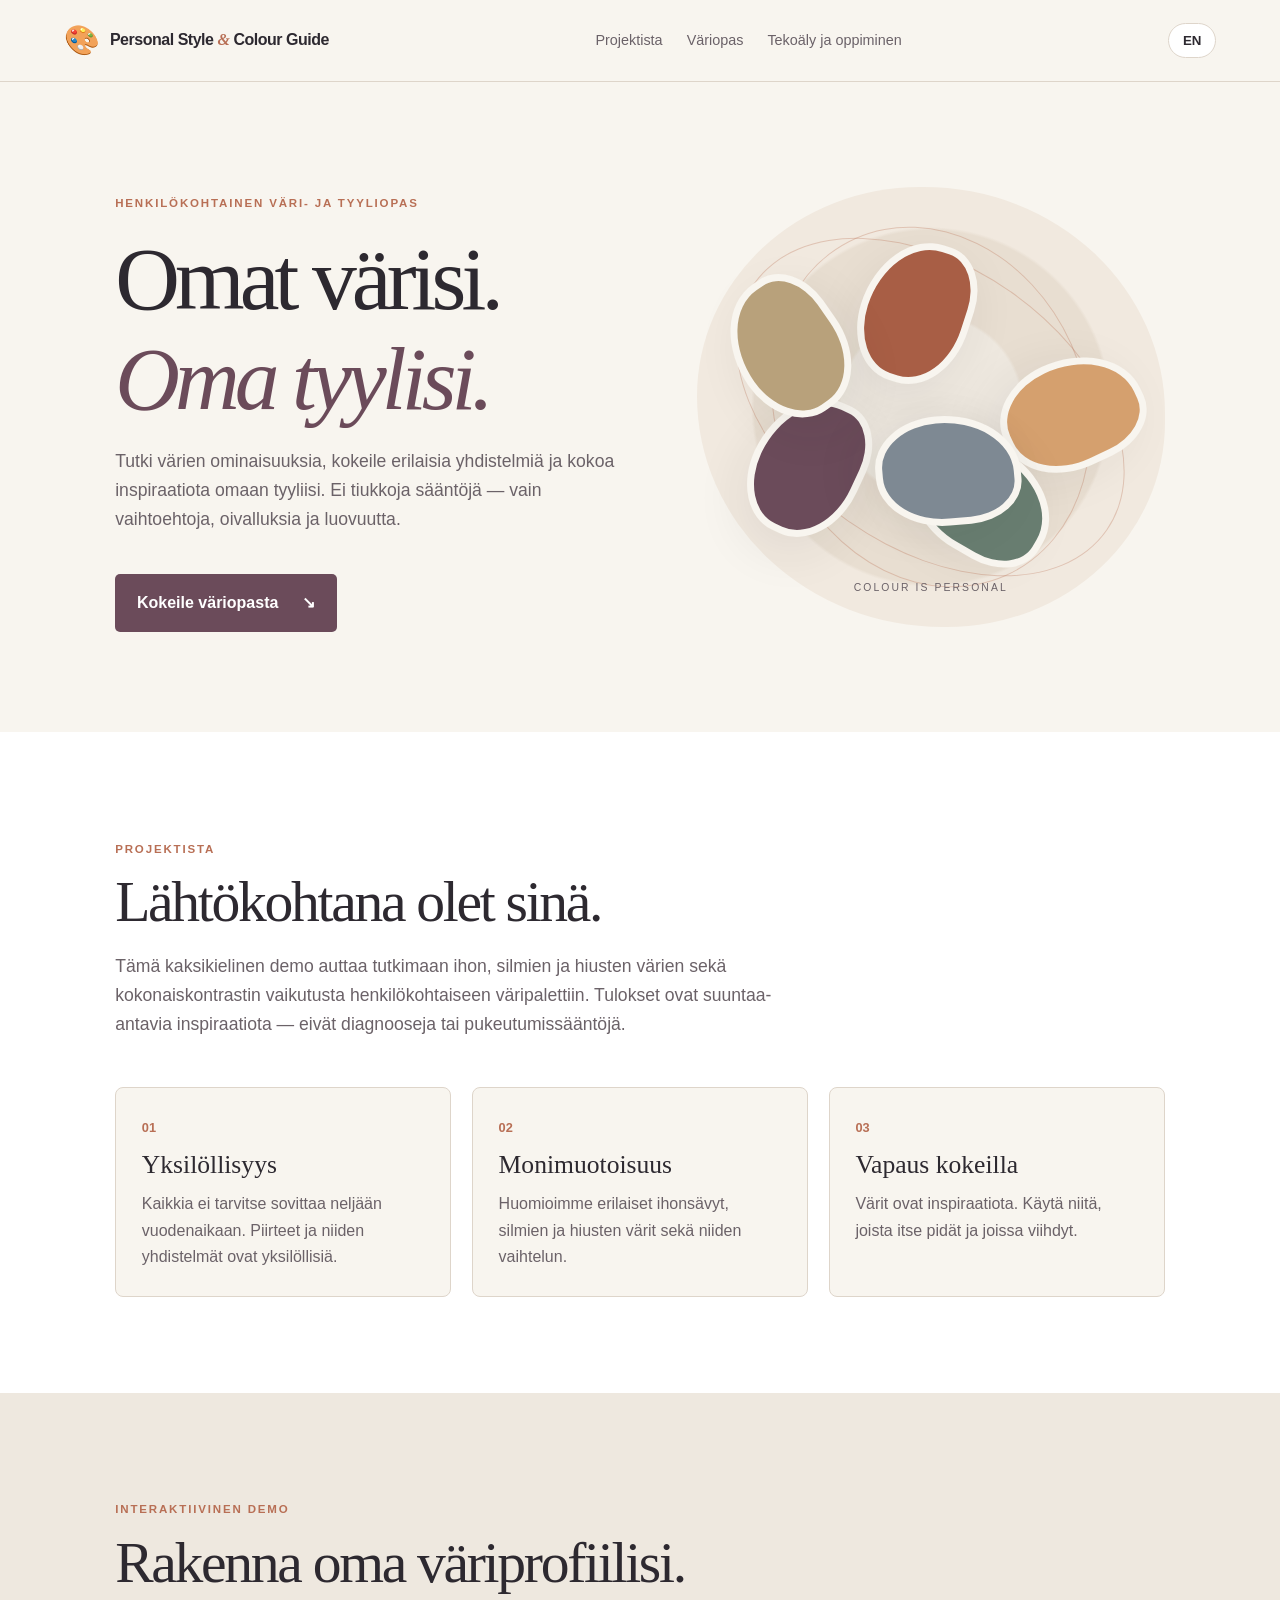
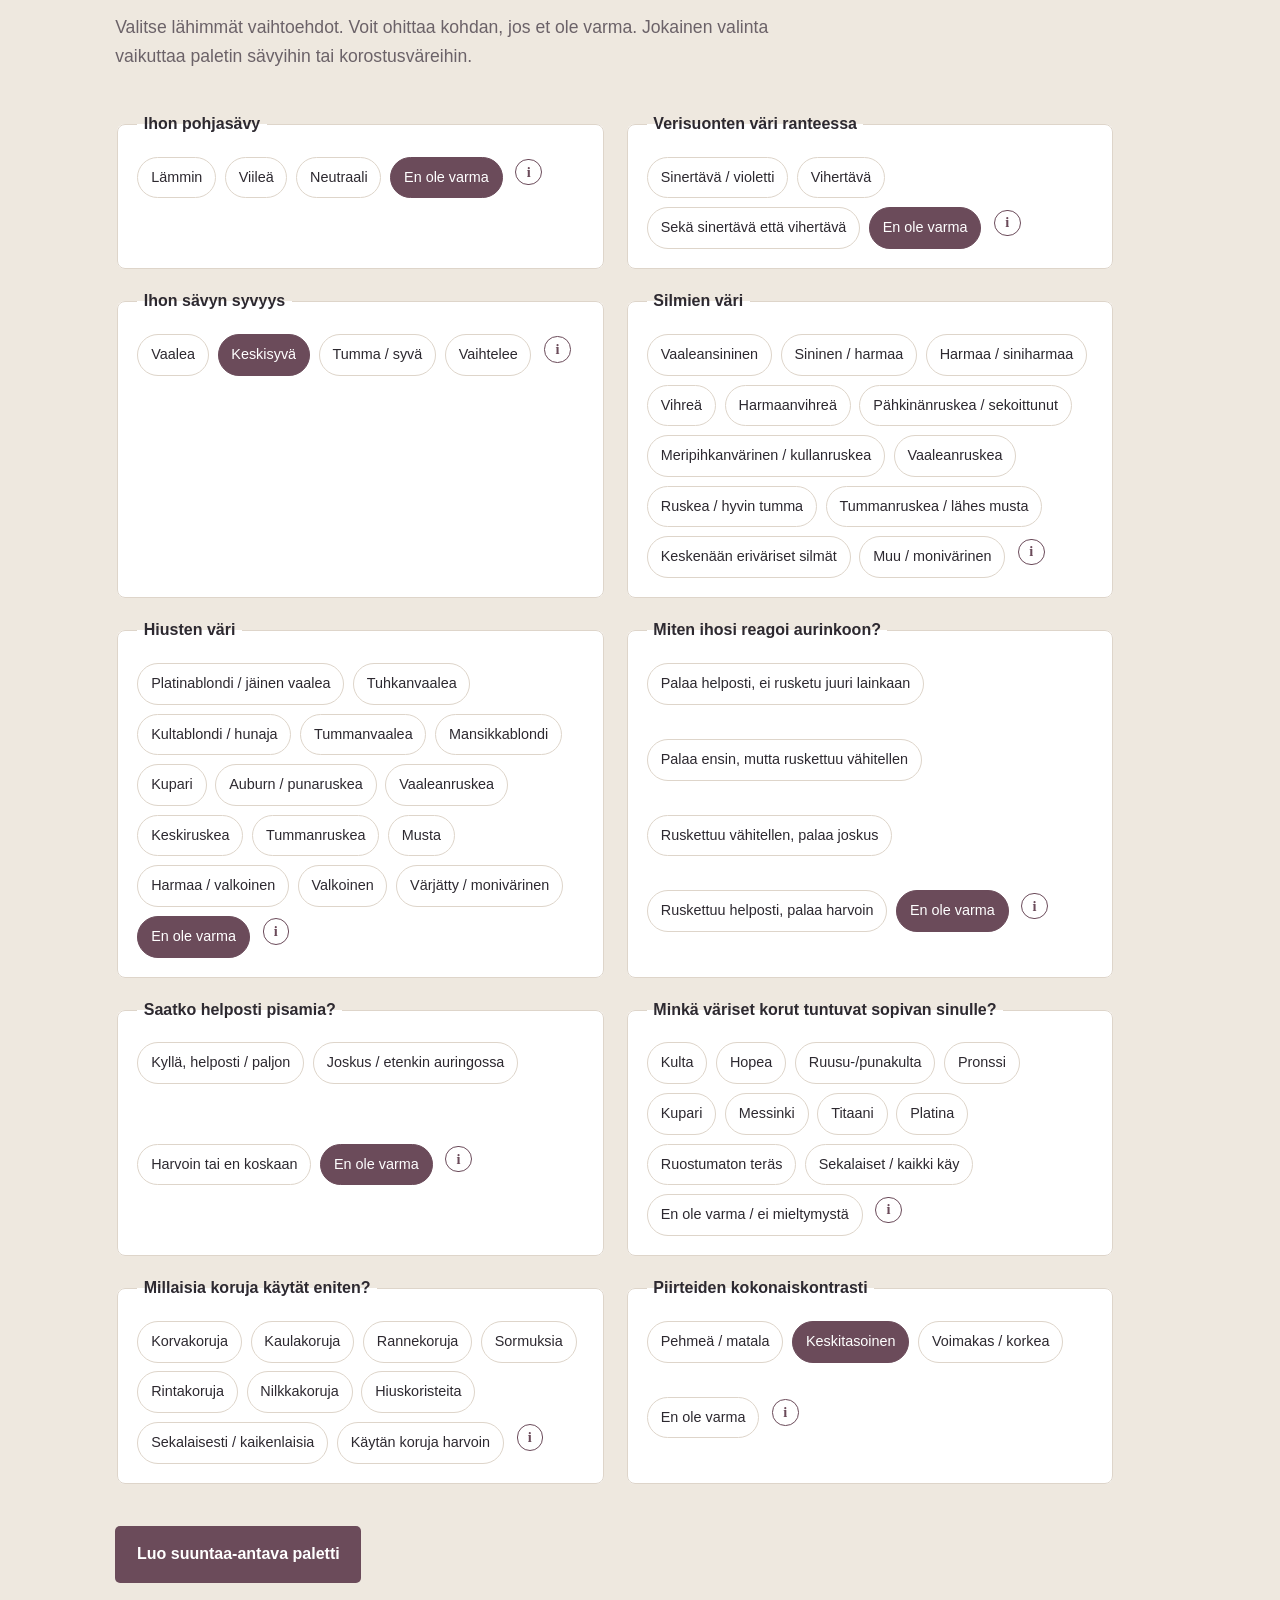
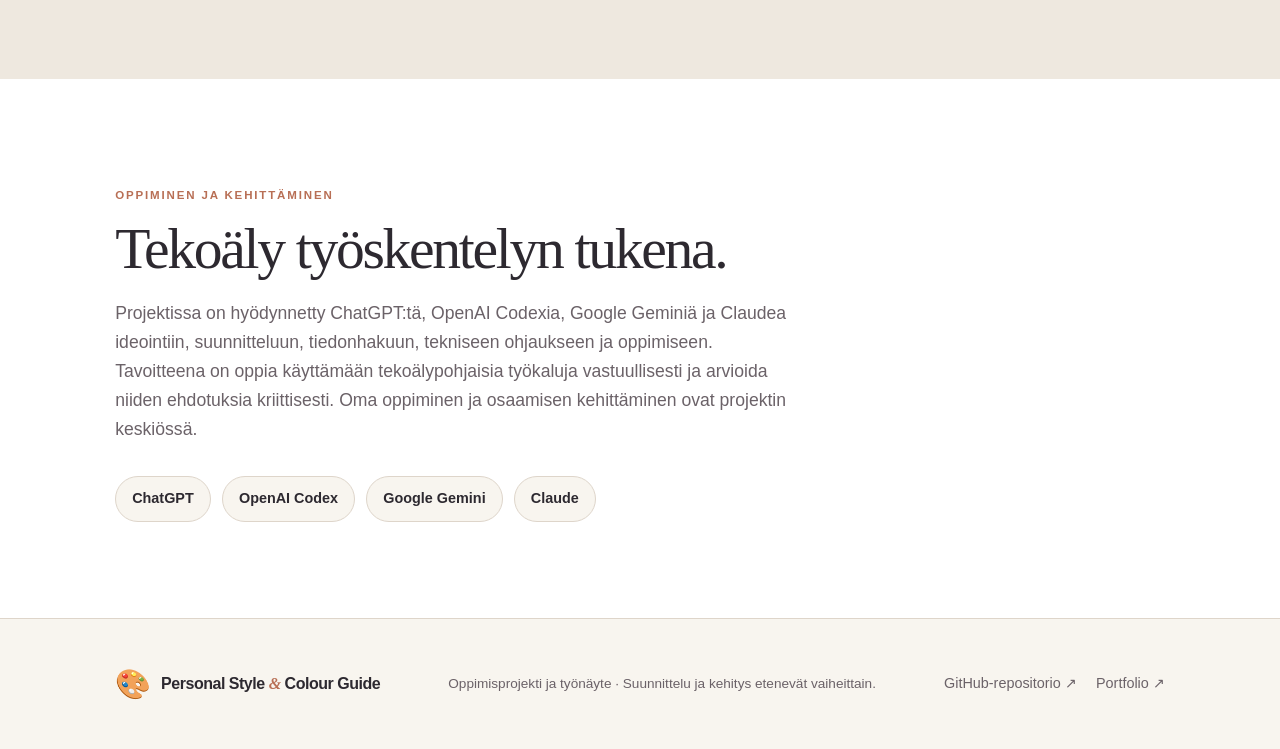
==== index.html @ 58eca312 "Add multi-select jewellery metal and type options" ====
<!doctype html>
<html lang="fi">
<head>
  <meta charset="utf-8">
  <meta name="viewport" content="width=device-width, initial-scale=1">
  <link rel="icon" href="data:image/svg+xml,%3Csvg xmlns=%22http://www.w3.org/2000/svg%22 viewBox=%220 0 100 100%22%3E%3Ctext y=%22.9em%22 font-size=%2290%22%3E🎨%3C/text%3E%3C/svg%3E">
  <meta name="description" content="Personal Style & Colour Guide — tutki omaa värimaailmaasi ja rakenna henkilökohtainen väripaletti.">
  <meta name="theme-color" content="#2d2930">
  <title>Personal Style & Colour Guide</title>
  <link rel="stylesheet" href="style.css">
  <script src="script.js" defer></script>
</head>
<body>
  <a class="skip-link" href="#main">Siirry sisältöön</a>
  <header class="site-header">
    <a class="brand" href="#top" aria-label="Personal Style & Colour Guide">
      <span class="brand-mark" aria-hidden="true">🎨</span>
      <span>Personal Style <i>&</i> Colour Guide</span>
    </a>
    <nav aria-label="Päänavigaatio">
      <a href="#about" data-i18n="navAbout">Projektista</a>
      <a href="#guide" data-i18n="navGuide">Väriopas</a>
      <a href="#ai" data-i18n="navAI">Tekoäly ja oppiminen</a>
    </nav>
    <button class="language-toggle" id="language-toggle" type="button" aria-label="Switch language">EN</button>
  </header>

  <main id="main">
    <section class="hero" id="top">
      <div class="hero-copy">
        <p class="eyebrow" data-i18n="eyebrow">Henkilökohtainen väri- ja tyyliopas</p>
        <h1 data-i18n="heroTitle">Omat värisi.<br><em>Oma tyylisi.</em></h1>
        <p class="hero-lead" data-i18n="heroLead">Tutki värien ominaisuuksia, kokeile erilaisia yhdistelmiä ja kokoa inspiraatiota omaan tyyliisi. Ei tiukkoja sääntöjä — vain vaihtoehtoja, oivalluksia ja luovuutta.</p>
        <a class="button button-primary" href="#guide" data-i18n="heroCta">Kokeile väriopasta <span aria-hidden="true">↘</span></a>
      </div>
      <div class="hero-art" aria-label="Koristeellinen väripaletti">
        <div class="orbit orbit-one"></div><div class="orbit orbit-two"></div>
        <div class="swatch swatch-a"></div><div class="swatch swatch-b"></div>
        <div class="swatch swatch-c"></div><div class="swatch swatch-d"></div>
        <div class="swatch swatch-e"></div><div class="swatch swatch-f"></div>
        <span class="art-caption">COLOUR IS PERSONAL</span>
      </div>
    </section>

    <section class="intro section" id="about">
      <p class="eyebrow" data-i18n="aboutEyebrow">Projektista</p>
      <h2 data-i18n="aboutTitle">Lähtökohtana olet sinä.</h2>
      <p class="section-lead" data-i18n="aboutText">Tämä kaksikielinen demo auttaa tutkimaan ihon, silmien ja hiusten värien sekä kokonaiskontrastin vaikutusta henkilökohtaiseen väripalettiin. Tulokset ovat suuntaa-antavia inspiraatiota — eivät diagnooseja tai pukeutumissääntöjä.</p>
      <div class="principles">
        <article><span>01</span><h3 data-i18n="principle1Title">Yksilöllisyys</h3><p data-i18n="principle1Text">Kaikkia ei tarvitse sovittaa neljään vuodenaikaan. Piirteet ja niiden yhdistelmät ovat yksilöllisiä.</p></article>
        <article><span>02</span><h3 data-i18n="principle2Title">Monimuotoisuus</h3><p data-i18n="principle2Text">Huomioimme erilaiset ihonsävyt, silmien ja hiusten värit sekä niiden vaihtelun.</p></article>
        <article><span>03</span><h3 data-i18n="principle3Title">Vapaus kokeilla</h3><p data-i18n="principle3Text">Värit ovat inspiraatiota. Käytä niitä, joista itse pidät ja joissa viihdyt.</p></article>
      </div>
    </section>

    <section class="guide section" id="guide">
      <div class="section-heading">
        <p class="eyebrow" data-i18n="guideEyebrow">Interaktiivinen demo</p>
        <h2 data-i18n="guideTitle">Rakenna oma väriprofiilisi.</h2>
        <p class="section-lead" data-i18n="guideText">Valitse lähimmät vaihtoehdot. Voit ohittaa kohdan, jos et ole varma. Demo kokoaa valintojesi pohjalta yleisiä värivinkkejä.</p>
      </div>
      <form id="colour-form" class="colour-form">
        <fieldset>
          <legend data-i18n="skinLegend">Ihon pohjasävy</legend>
          <label><input type="radio" name="undertone" value="warm"><span data-i18n="warm">Lämmin</span></label>
          <label><input type="radio" name="undertone" value="cool"><span data-i18n="cool">Viileä</span></label>
          <label><input type="radio" name="undertone" value="neutral"><span data-i18n="neutral">Neutraali</span></label>
          <label><input type="radio" name="undertone" value="unsure" checked><span data-i18n="unsure">En ole varma</span></label>
        </fieldset>
        <fieldset>
          <legend data-i18n="veinsLegend">Verisuonten väri ranteessa</legend>
          <label><input type="radio" name="veins" value="blue"><span data-i18n="veinsBlue">Sinertävä / violetti</span></label>
          <label><input type="radio" name="veins" value="green"><span data-i18n="veinsGreen">Vihertävä</span></label>
          <label><input type="radio" name="veins" value="mixed"><span data-i18n="veinsMixed">Sekä sinertävä että vihertävä</span></label>
          <label><input type="radio" name="veins" value="unsure" checked><span data-i18n="unsure">En ole varma</span></label>
        </fieldset>
        <fieldset>
          <legend data-i18n="depthLegend">Ihon sävyn syvyys</legend>
          <label><input type="radio" name="depth" value="light"><span data-i18n="light">Vaalea</span></label>
          <label><input type="radio" name="depth" value="medium" checked><span data-i18n="medium">Keskisyvä</span></label>
          <label><input type="radio" name="depth" value="deep"><span data-i18n="deep">Tumma / syvä</span></label>
          <label><input type="radio" name="depth" value="varied"><span data-i18n="varied">Vaihtelee</span></label>
        </fieldset>
        <fieldset>
          <legend data-i18n="eyesLegend">Silmien väri</legend>
          <label><input type="radio" name="eyes" value="lightblue"><span data-i18n="lightblue">Vaaleansininen</span></label>
          <label><input type="radio" name="eyes" value="blue"><span data-i18n="blue">Sininen</span></label>
          <label><input type="radio" name="eyes" value="grey"><span data-i18n="eyeGrey">Harmaa / siniharmaa</span></label>
          <label><input type="radio" name="eyes" value="green"><span data-i18n="green">Vihreä</span></label>
          <label><input type="radio" name="eyes" value="greyGreen"><span data-i18n="greyGreen">Harmaanvihreä</span></label>
          <label><input type="radio" name="eyes" value="hazel"><span data-i18n="hazel">Pähkinänruskea</span></label>
          <label><input type="radio" name="eyes" value="amber"><span data-i18n="amber">Meripihkanvärinen / kullanruskea</span></label>
          <label><input type="radio" name="eyes" value="lightBrown"><span data-i18n="lightBrown">Vaaleanruskea</span></label>
          <label><input type="radio" name="eyes" value="brown"><span data-i18n="brown">Keskiruskea</span></label>
          <label><input type="radio" name="eyes" value="darkBrown"><span data-i18n="darkBrown">Tummanruskea / lähes musta</span></label>
          <label><input type="radio" name="eyes" value="heterochromia"><span data-i18n="heterochromia">Keskenään eriväriset silmät</span></label>
          <label><input type="radio" name="eyes" value="other"><span data-i18n="other">Muu / monivärinen</span></label>
        </fieldset>
        <fieldset>
          <legend data-i18n="hairLegend">Hiusten väri</legend>
          <label><input type="radio" name="hair" value="platinum"><span data-i18n="platinum">Platinablondi / jäinen vaalea</span></label>
          <label><input type="radio" name="hair" value="ashBlonde"><span data-i18n="ashBlonde">Tuhkanvaalea</span></label>
          <label><input type="radio" name="hair" value="goldBlonde"><span data-i18n="goldBlonde">Kultablondi / hunaja</span></label>
          <label><input type="radio" name="hair" value="darkBlonde"><span data-i18n="darkBlonde">Tummanvaalea</span></label>
          <label><input type="radio" name="hair" value="strawberry"><span data-i18n="strawberry">Mansikkablondi</span></label>
          <label><input type="radio" name="hair" value="copper"><span data-i18n="copperHair">Kupari</span></label>
          <label><input type="radio" name="hair" value="auburn"><span data-i18n="auburn">Auburn / punaruskea</span></label>
          <label><input type="radio" name="hair" value="lightBrown"><span data-i18n="lightBrownHair">Vaaleanruskea</span></label>
          <label><input type="radio" name="hair" value="mediumBrown"><span data-i18n="mediumBrownHair">Keskiruskea</span></label>
          <label><input type="radio" name="hair" value="darkBrown"><span data-i18n="darkBrownHair">Tummanruskea</span></label>
          <label><input type="radio" name="hair" value="black"><span data-i18n="black">Musta</span></label>
          <label><input type="radio" name="hair" value="grey"><span data-i18n="grey">Harmaa / hopea</span></label>
          <label><input type="radio" name="hair" value="white"><span data-i18n="whiteHair">Valkoinen</span></label>
          <label><input type="radio" name="hair" value="dyed"><span data-i18n="dyed">Värjätty / monivärinen</span></label>
          <label><input type="radio" name="hair" value="unsure" checked><span data-i18n="unsure">En ole varma</span></label>
        </fieldset>

        <fieldset>
          <legend data-i18n="sunLegend">Miten ihosi reagoi aurinkoon?</legend>
          <label><input type="radio" name="sun" value="burns"><span data-i18n="sunBurns">Palaa helposti, ei rusketu juuri lainkaan</span></label>
          <label><input type="radio" name="sun" value="burnsThenTans"><span data-i18n="sunBurnsThenTans">Palaa ensin, mutta ruskettuu vähitellen</span></label>
          <label><input type="radio" name="sun" value="gradualTan"><span data-i18n="sunGradual">Ruskettuu vähitellen, palaa joskus</span></label>
          <label><input type="radio" name="sun" value="tansEasily"><span data-i18n="sunEasyTan">Ruskettuu helposti, palaa harvoin</span></label>
          <label><input type="radio" name="sun" value="unsure" checked><span data-i18n="unsure">En ole varma</span></label>
        </fieldset>
        <fieldset>
          <legend data-i18n="frecklesLegend">Saatko helposti pisamia?</legend>
          <label><input type="radio" name="freckles" value="often"><span data-i18n="frecklesOften">Kyllä, helposti / paljon</span></label>
          <label><input type="radio" name="freckles" value="sometimes"><span data-i18n="frecklesSometimes">Joskus / etenkin auringossa</span></label>
          <label><input type="radio" name="freckles" value="rarely"><span data-i18n="frecklesRarely">Harvoin tai en koskaan</span></label>
          <label><input type="radio" name="freckles" value="unsure" checked><span data-i18n="unsure">En ole varma</span></label>
        </fieldset>
        <fieldset>
          <legend data-i18n="metalLegend">Minkä väriset korumetallit miellyttävät sinua? Voit valita useita.</legend>
          <label><input type="checkbox" name="metal" value="gold"><span data-i18n="metalGold">Kulta</span></label>
          <label><input type="checkbox" name="metal" value="silver"><span data-i18n="metalSilver">Hopea</span></label>
          <label><input type="checkbox" name="metal" value="roseGold"><span data-i18n="metalRose">Ruusu-/punakulta</span></label>
          <label><input type="checkbox" name="metal" value="bronze"><span data-i18n="metalBronze">Pronssi</span></label>
          <label><input type="checkbox" name="metal" value="copper"><span data-i18n="metalCopper">Kupari</span></label>
          <label><input type="checkbox" name="metal" value="brass"><span data-i18n="metalBrass">Messinki</span></label>
          <label><input type="checkbox" name="metal" value="titanium"><span data-i18n="metalTitanium">Titaani</span></label>
          <label><input type="checkbox" name="metal" value="platinum"><span data-i18n="metalPlatinum">Platina</span></label>
          <label><input type="checkbox" name="metal" value="steel"><span data-i18n="metalSteel">Ruostumaton teräs</span></label>
          <label><input type="checkbox" name="metal" value="mixed"><span data-i18n="metalMixed">Sekalaiset / kaikki käy</span></label>
          <label><input type="checkbox" name="metal" value="unsure"><span data-i18n="metalUnsure">En ole varma / ei mieltymystä</span></label>
        </fieldset>
        <fieldset>
          <legend data-i18n="jewelleryLegend">Millaisia koruja käytät? Voit valita useita.</legend>
          <label><input type="checkbox" name="jewellery" value="earrings"><span data-i18n="jewelleryEarrings">Korvakoruja</span></label>
          <label><input type="checkbox" name="jewellery" value="necklaces"><span data-i18n="jewelleryNecklaces">Kaulakoruja</span></label>
          <label><input type="checkbox" name="jewellery" value="bracelets"><span data-i18n="jewelleryBracelets">Rannekoruja</span></label>
          <label><input type="checkbox" name="jewellery" value="rings"><span data-i18n="jewelleryRings">Sormuksia</span></label>
          <label><input type="checkbox" name="jewellery" value="brooches"><span data-i18n="jewelleryBrooches">Rintakoruja</span></label>
          <label><input type="checkbox" name="jewellery" value="anklets"><span data-i18n="jewelleryAnklets">Nilkkakoruja</span></label>
          <label><input type="checkbox" name="jewellery" value="hair"><span data-i18n="jewelleryHair">Hiuskoristeita</span></label>
          <label><input type="checkbox" name="jewellery" value="mixed"><span data-i18n="jewelleryMixed">Sekalaisesti / kaikenlaisia</span></label>
          <label><input type="checkbox" name="jewellery" value="rarely"><span data-i18n="jewelleryRarely">Käytän koruja harvoin</span></label>
        </fieldset>
        <fieldset>
          <legend data-i18n="contrastLegend">Piirteiden kokonaiskontrasti</legend>
          <label><input type="radio" name="contrast" value="soft"><span data-i18n="soft">Pehmeä / matala</span></label>
          <label><input type="radio" name="contrast" value="medium" checked><span data-i18n="midContrast">Keskitasoinen</span></label>
          <label><input type="radio" name="contrast" value="high"><span data-i18n="high">Voimakas / korkea</span></label>
          <label><input type="radio" name="contrast" value="unsure"><span data-i18n="unsure">En ole varma</span></label>
        </fieldset>
        <button class="button button-primary" type="submit" data-i18n="makePalette">Luo suuntaa-antava paletti</button>
      </form>
      <section class="result-panel" id="result" aria-live="polite" aria-atomic="true" hidden>
        <p class="eyebrow" data-i18n="resultEyebrow">Sinun kokeilupalettisi</p>
        <h3 id="result-title"></h3>
        <p id="result-description"></p>
        <div class="palette" id="palette" aria-label="Ehdotetut värisävyt"></div>
        <p class="result-note" data-i18n="resultNote">Tämä on yksinkertaistettu demo, ei ammattilaisen tekemä värianalyysi. Valaistus, näytön asetukset ja omat mieltymyksesi vaikuttavat värien kokemiseen.</p>
        <button class="button button-secondary" id="reset-button" type="button" data-i18n="reset">Muokkaa valintoja</button>
      </section>
    </section>

    <section class="ai-section section" id="ai">
      <p class="eyebrow" data-i18n="aiEyebrow">Oppiminen ja kehittäminen</p>
      <h2 data-i18n="aiTitle">Tekoäly työskentelyn tukena.</h2>
      <p class="section-lead" data-i18n="aiText">Projektissa on hyödynnetty ChatGPT:tä, OpenAI Codexia, Google Geminiä ja Claudea ideointiin, suunnitteluun, tiedonhakuun, tekniseen ohjaukseen ja oppimiseen. Tavoitteena on oppia käyttämään tekoälypohjaisia työkaluja vastuullisesti ja arvioida niiden ehdotuksia kriittisesti. Oma oppiminen ja osaamisen kehittäminen ovat projektin keskiössä.</p>
      <div class="tool-list"><span>ChatGPT</span><span>OpenAI Codex</span><span>Google Gemini</span><span>Claude</span></div>
    </section>
  </main>

  <footer class="site-footer">
    <a class="brand" href="#top"><span class="brand-mark" aria-hidden="true">🎨</span><span>Personal Style <i>&</i> Colour Guide</span></a>
    <p data-i18n="footerText">Oppimisprojekti ja työnäyte · Suunnittelu ja kehitys etenevät vaiheittain.</p>
    <div class="footer-links">
      <a href="https://github.com/MarikaMatala/personal-style-colour-guide" target="_blank" rel="noopener noreferrer" data-i18n="repoLink">GitHub-repositorio ↗</a>
      <a href="https://marikamatala.github.io/" target="_blank" rel="noopener noreferrer" data-i18n="portfolioLink">Portfolio ↗</a>
    </div>
  </footer>
</body>
</html>
---- style.css ----
:root{color-scheme:light;--canvas:#f8f5ef;--paper:#fff;--soft:#efe9e0;--ink:#2d2930;--muted:#6b6268;--plum:#6b4b5a;--copper:#b86f55;--sage:#82917d;--gold:#c6a36a;--line:#ded5ca;--shadow:0 18px 50px #2d293012}*{box-sizing:border-box}html{scroll-behavior:smooth}body{margin:0;background:var(--canvas);color:var(--ink);font-family:Inter,"Segoe UI",sans-serif;line-height:1.65}a{color:inherit}.skip-link{position:absolute;left:-9999px;top:1rem;background:var(--ink);color:white;padding:.7rem 1rem;z-index:10}.skip-link:focus{left:1rem}.site-header{min-height:82px;padding:1rem clamp(1.2rem,5vw,5rem);display:flex;align-items:center;justify-content:space-between;gap:2rem;border-bottom:1px solid var(--line);background:#f8f5efeF;position:sticky;top:0;z-index:5;backdrop-filter:blur(14px)}.brand{text-decoration:none;display:flex;align-items:center;gap:.65rem;font-weight:750;letter-spacing:-.03em}.brand i{color:var(--copper);font-family:Georgia,serif}.brand-mark{color:var(--copper);font-size:1.8rem}.site-header nav{display:flex;gap:1.5rem}.site-header nav a,.footer-links a{font-size:.9rem;text-decoration:none;color:var(--muted)}.site-header nav a:hover,.footer-links a:hover{color:var(--plum)}.language-toggle{border:1px solid var(--line);background:var(--paper);border-radius:99px;padding:.55rem .85rem;color:var(--ink);font-weight:700;cursor:pointer}.hero{min-height:650px;padding:5rem clamp(1.4rem,9vw,9rem);display:grid;grid-template-columns:1.05fr .95fr;align-items:center;gap:4rem;overflow:hidden}.hero-copy{max-width:650px}.eyebrow{text-transform:uppercase;letter-spacing:.16em;font-size:.72rem;font-weight:800;color:var(--copper)}h1,h2,h3{font-family:Georgia,"Times New Roman",serif;font-weight:500;line-height:1.12}h1{font-size:clamp(3.2rem,7vw,6.3rem);letter-spacing:-.055em;margin:1rem 0}h1 em,h2 em{color:var(--plum);font-weight:400}.hero-lead,.section-lead{max-width:680px;color:var(--muted);font-size:1.1rem}.button{display:inline-flex;align-items:center;gap:1.5rem;padding:.9rem 1.3rem;border-radius:5px;text-decoration:none;font-weight:750;border:1px solid transparent;cursor:pointer;font:inherit;font-weight:750}.button-primary{background:var(--plum);color:white;margin-top:1.4rem}.button-primary:hover{background:#503644}.button-secondary{background:var(--paper);border-color:var(--line);color:var(--ink)}.hero-art{height:440px;max-width:480px;width:100%;justify-self:center;position:relative;border-radius:48% 52% 47% 53%;background:radial-gradient(circle at 50% 50%,#efe9e0 0 28%,#e8ded1 29% 55%,#f1e9df 56%);display:grid;place-items:center}.orbit{position:absolute;border:1px solid #b86f5550;border-radius:50%;inset:8% 17%;transform:rotate(-24deg)}.orbit-two{inset:18% 4%;transform:rotate(35deg)}.swatch{position:absolute;width:110px;height:145px;border-radius:60% 40% 52% 48%;box-shadow:var(--shadow);border:7px solid #f8f5ef}.swatch-a{background:#a85e45;top:12%;left:35%;transform:rotate(18deg)}.swatch-b{background:#d5a06e;top:35%;right:8%;transform:rotate(65deg)}.swatch-c{background:#687d70;bottom:12%;right:27%;transform:rotate(120deg)}.swatch-d{background:#6b4b5a;bottom:20%;left:12%;transform:rotate(25deg)}.swatch-e{background:#b8a17b;top:20%;left:8%;transform:rotate(-35deg)}.swatch-f{background:#7e8993;top:48%;left:42%;transform:rotate(85deg)}.art-caption{position:absolute;bottom:7%;font-size:.65rem;letter-spacing:.2em;color:var(--muted)}.section{padding:6rem clamp(1.4rem,9vw,9rem)}.intro{background:var(--paper)}h2{font-size:clamp(2.4rem,4.5vw,4rem);margin:.6rem 0 1rem;letter-spacing:-.04em}.principles{display:grid;grid-template-columns:repeat(3,1fr);gap:1.3rem;margin-top:3rem}.principles article{padding:1.6rem;background:var(--canvas);border:1px solid var(--line);border-radius:8px}.principles article>span{color:var(--copper);font-weight:800;font-size:.8rem}.principles h3{font-size:1.6rem;margin:.7rem 0}.principles p{color:var(--muted);margin:0}.guide{background:#eee8df}.section-heading{max-width:800px;margin-bottom:2.5rem}.colour-form{display:grid;grid-template-columns:repeat(2,minmax(0,1fr));gap:1.2rem;max-width:1000px}.colour-form fieldset{border:1px solid var(--line);background:var(--paper);border-radius:8px;padding:1.2rem;display:flex;flex-wrap:wrap;gap:.55rem}.colour-form legend{font-weight:800;padding:0 .4rem}.colour-form label{cursor:pointer}.colour-form input{position:absolute;opacity:0}.colour-form label span{display:inline-block;border:1px solid var(--line);border-radius:99px;padding:.5rem .8rem;font-size:.9rem}.colour-form input:checked+span{background:var(--plum);color:white;border-color:var(--plum)}.colour-form input:focus-visible+span,.button:focus-visible,.language-toggle:focus-visible,a:focus-visible{outline:3px solid var(--gold);outline-offset:3px}.colour-form>.button{justify-self:start}.result-panel{margin-top:2rem;background:var(--paper);padding:2rem;border:1px solid var(--line);border-radius:10px;box-shadow:var(--shadow);max-width:1000px}.result-panel h3{font-size:2rem;margin:.3rem 0}.palette{display:grid;grid-template-columns:repeat(6,1fr);gap:.7rem;margin:1.5rem 0}.palette-swatch{min-height:110px;border-radius:7px;display:flex;align-items:end;padding:.5rem;color:white;text-shadow:0 1px 4px #0008;font-size:.75rem;font-weight:750}.result-note{font-size:.85rem;color:var(--muted);max-width:800px}.ai-section{background:var(--paper)}.tool-list{display:flex;flex-wrap:wrap;gap:.7rem;margin-top:2rem}.tool-list span{padding:.65rem 1rem;border:1px solid var(--line);border-radius:99px;background:var(--canvas);font-size:.9rem;font-weight:700}.site-footer{padding:2.5rem clamp(1.4rem,9vw,9rem);display:flex;justify-content:space-between;align-items:center;gap:1.5rem;flex-wrap:wrap;border-top:1px solid var(--line)}.site-footer p{font-size:.85rem;color:var(--muted)}.footer-links{display:flex;gap:1.2rem}@media(max-width:850px){.site-header{flex-wrap:wrap;gap:1rem}.site-header nav{order:3;width:100%;justify-content:center;flex-wrap:wrap}.hero{grid-template-columns:1fr;padding-top:4rem;gap:2rem}.hero-art{height:350px;max-width:380px}.principles{grid-template-columns:1fr}.colour-form{grid-template-columns:1fr}}@media(max-width:540px){.site-header{position:static}.site-header nav{justify-content:flex-start;gap:.8rem}.site-header nav a{font-size:.8rem}.hero{min-height:0}.hero-art{height:280px}.swatch{width:78px;height:110px}.section{padding-top:4rem;padding-bottom:4rem}.palette{grid-template-columns:repeat(3,1fr)}.palette-swatch{min-height:85px}.site-footer{align-items:flex-start;flex-direction:column}}

/* Question guidance controls and expandable help panels. */
.info-button{width:1.65rem;height:1.65rem;display:inline-grid;place-items:center;border:1px solid var(--plum);border-radius:50%;background:var(--paper);color:var(--plum);font:700 .9rem Georgia,serif;cursor:pointer;margin:.15rem .25rem}
.info-button[aria-expanded="true"]{background:var(--plum);color:white}
.info-button:focus-visible{outline:3px solid var(--gold);outline-offset:3px}
.info-panel{flex-basis:100%;margin:.25rem 0 0;padding:.85rem 1rem;border-left:3px solid var(--copper);background:var(--canvas);color:var(--muted);font-size:.9rem;border-radius:0 6px 6px 0}
.info-panel[hidden]{display:none}
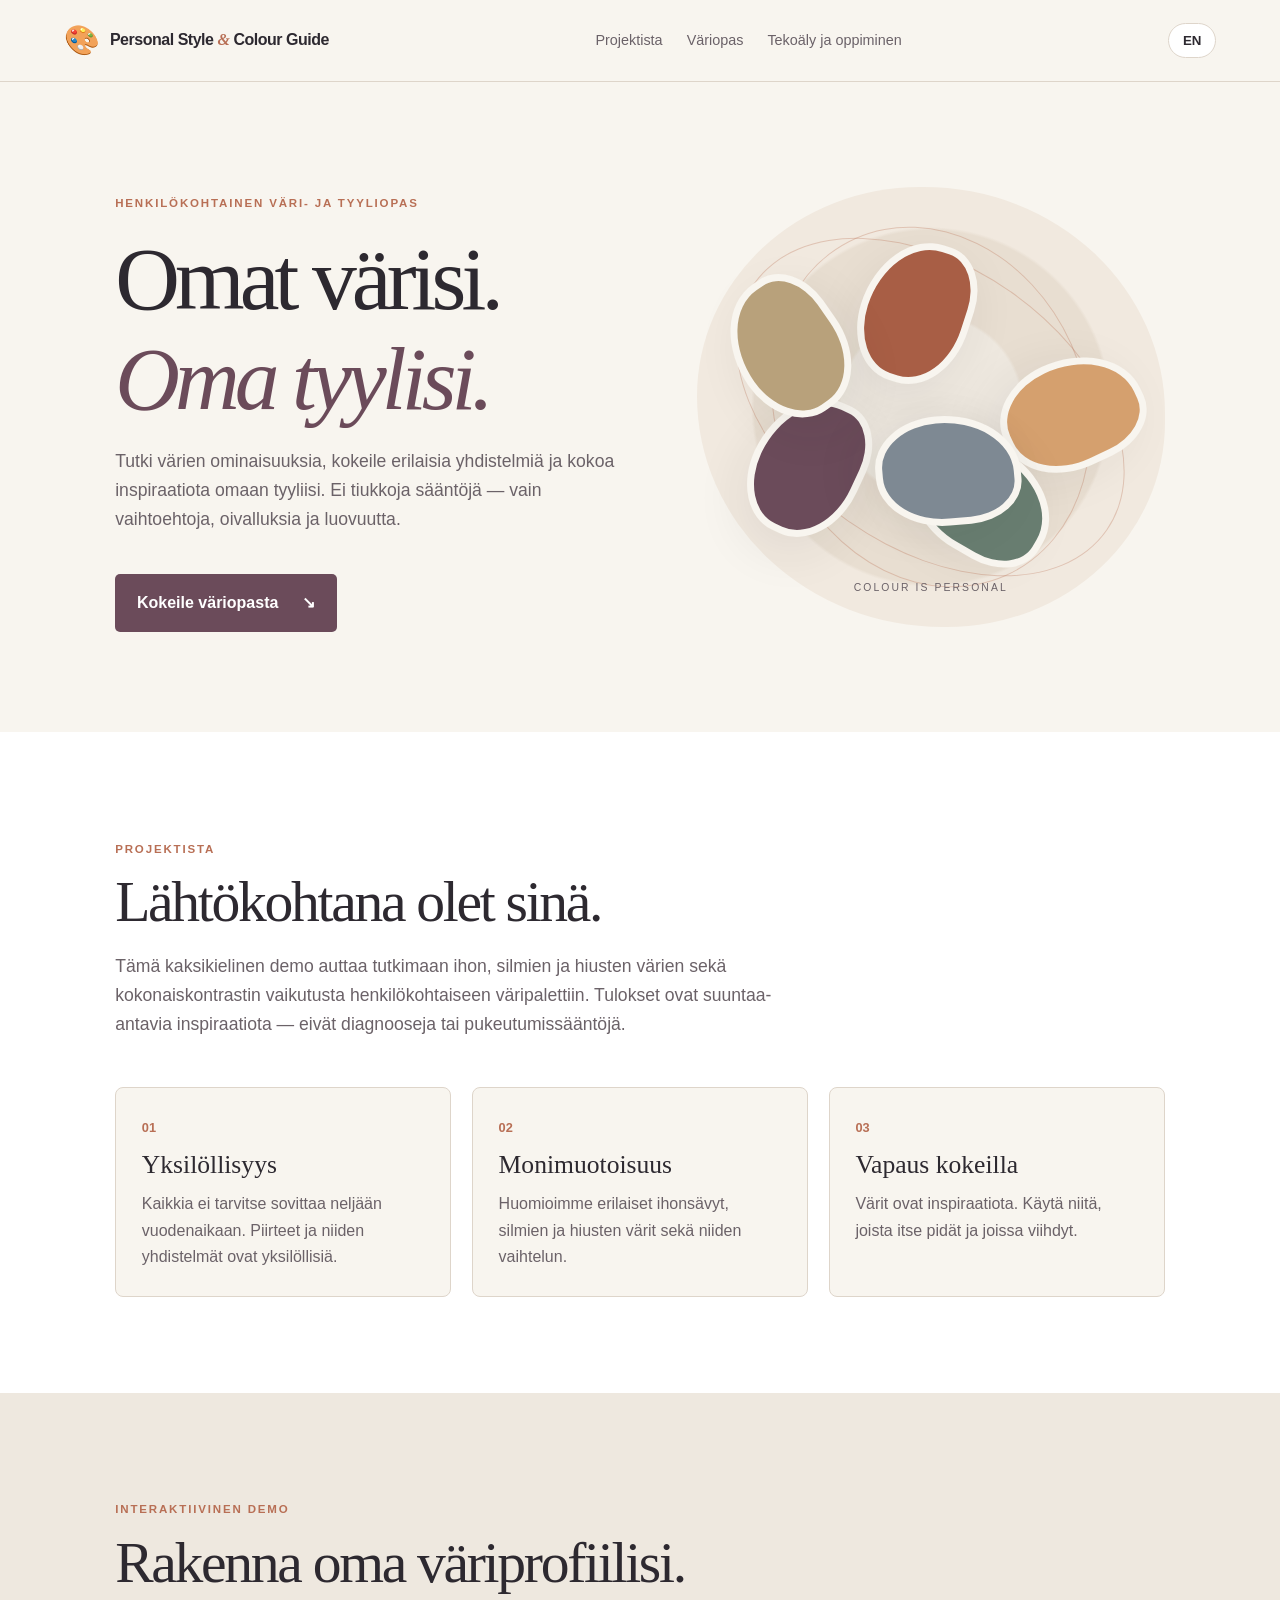
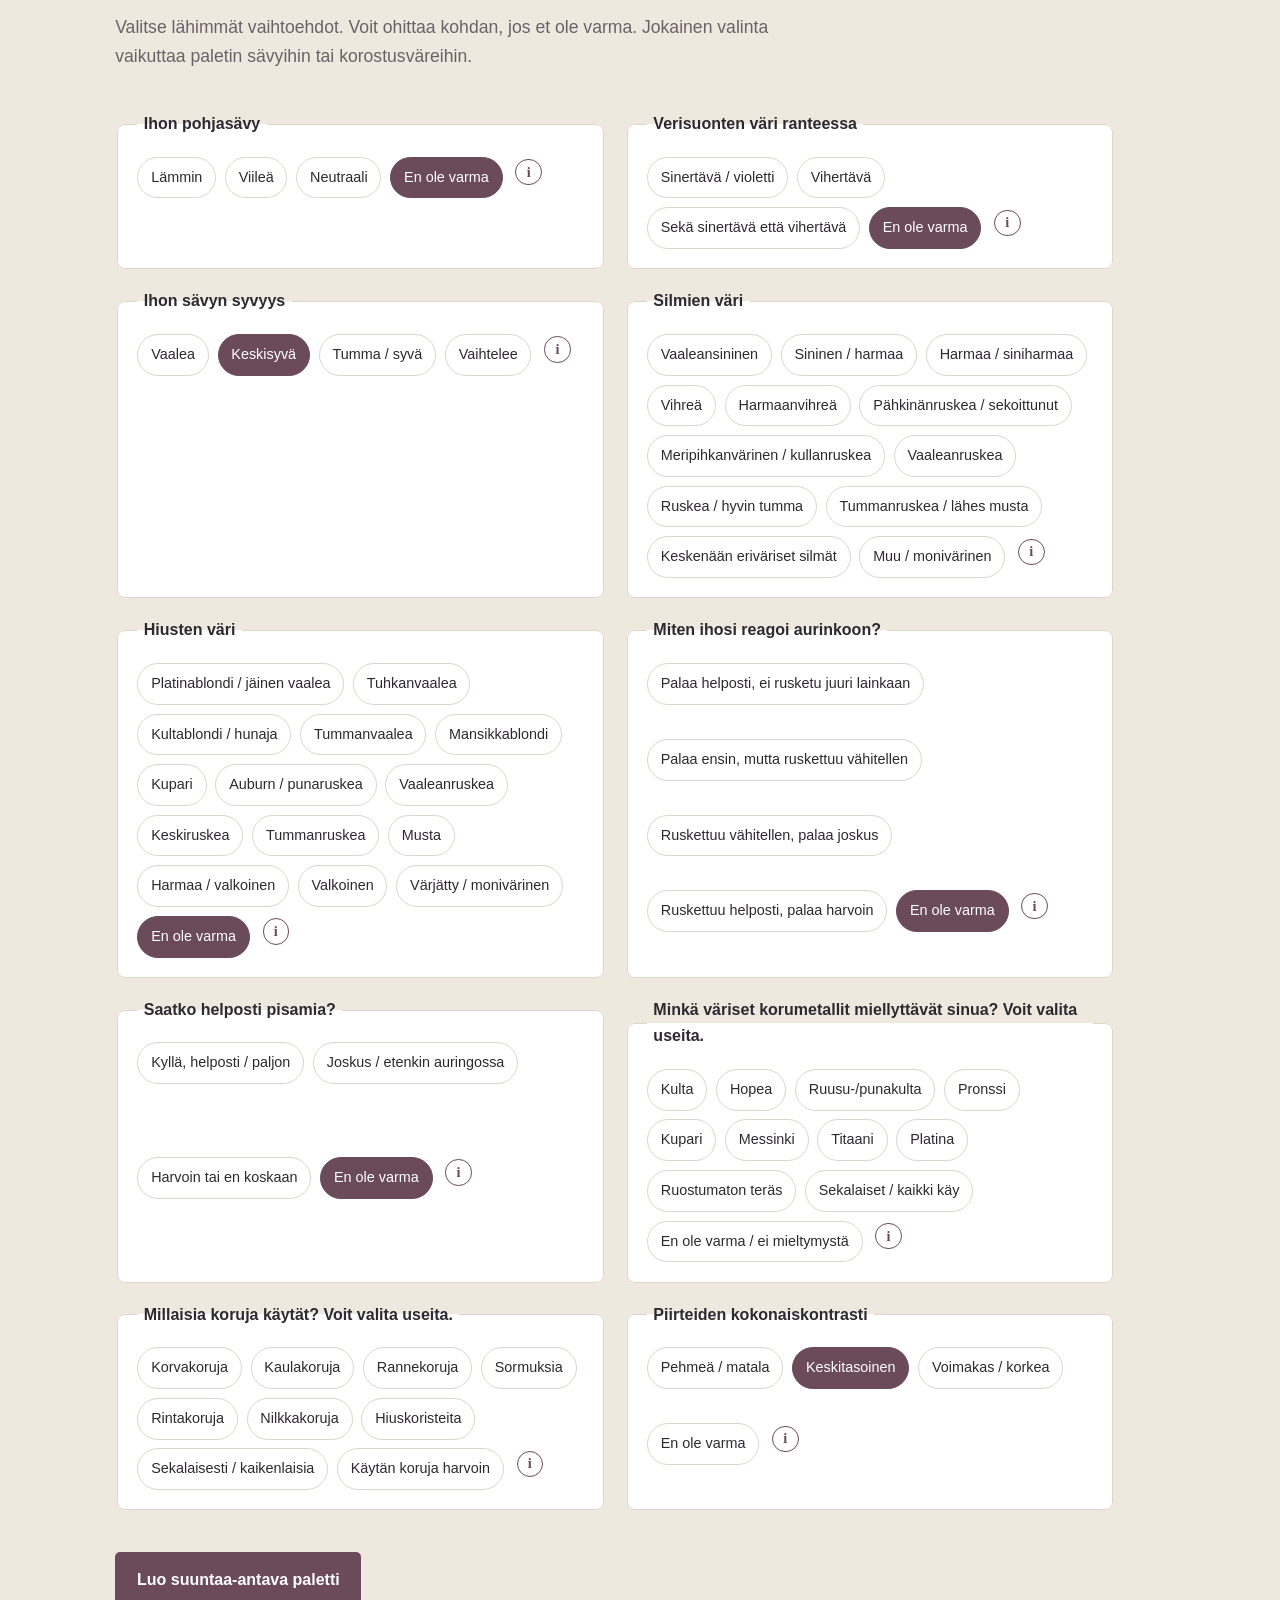
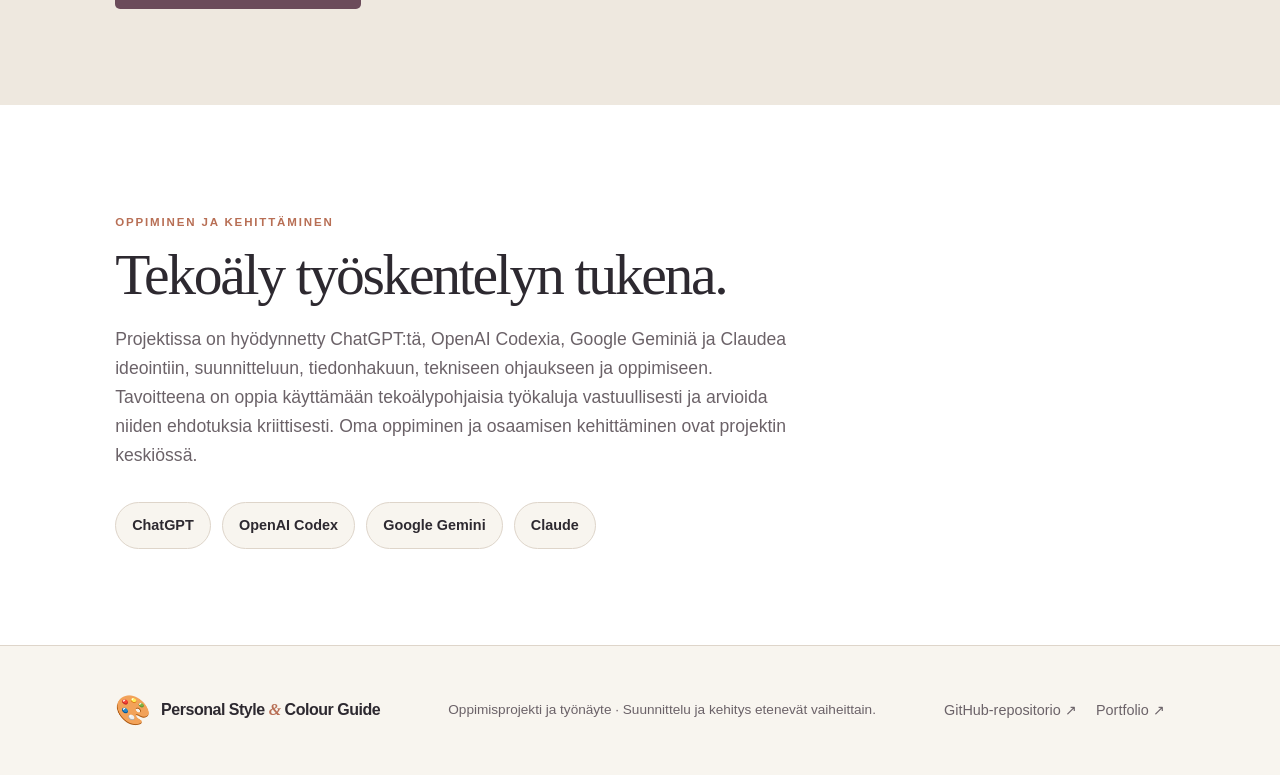
==== commit 223d6cd6: "Add personalised beauty and styling result sections" ====
--- a/index.html
+++ b/index.html
@@ -170,6 +170,12 @@
         <h3 id="result-title"></h3>
         <p id="result-description"></p>
         <div class="palette" id="palette" aria-label="Ehdotetut värisävyt"></div>
+        <div class="style-recommendations" id="style-recommendations" aria-label="Henkilökohtaiset tyyli- ja kauneusvinkit">
+          <article class="recommendation-card"><h4 data-i18n="makeupHeading">Meikit</h4><div id="makeup-advice"></div></article>
+          <article class="recommendation-card"><h4 data-i18n="hairColourHeading">Hiusvärit</h4><div id="hair-colour-advice"></div></article>
+          <article class="recommendation-card"><h4 data-i18n="hairstyleHeading">Hiustyylit</h4><div id="hairstyle-advice"></div></article>
+          <article class="recommendation-card"><h4 data-i18n="extrasHeading">Asusteet, kynnet ja yhdistely</h4><div id="extras-advice"></div></article>
+        </div>
         <p class="result-note" data-i18n="resultNote">Tämä on yksinkertaistettu demo, ei ammattilaisen tekemä värianalyysi. Valaistus, näytön asetukset ja omat mieltymyksesi vaikuttavat värien kokemiseen.</p>
         <button class="button button-secondary" id="reset-button" type="button" data-i18n="reset">Muokkaa valintoja</button>
       </section>
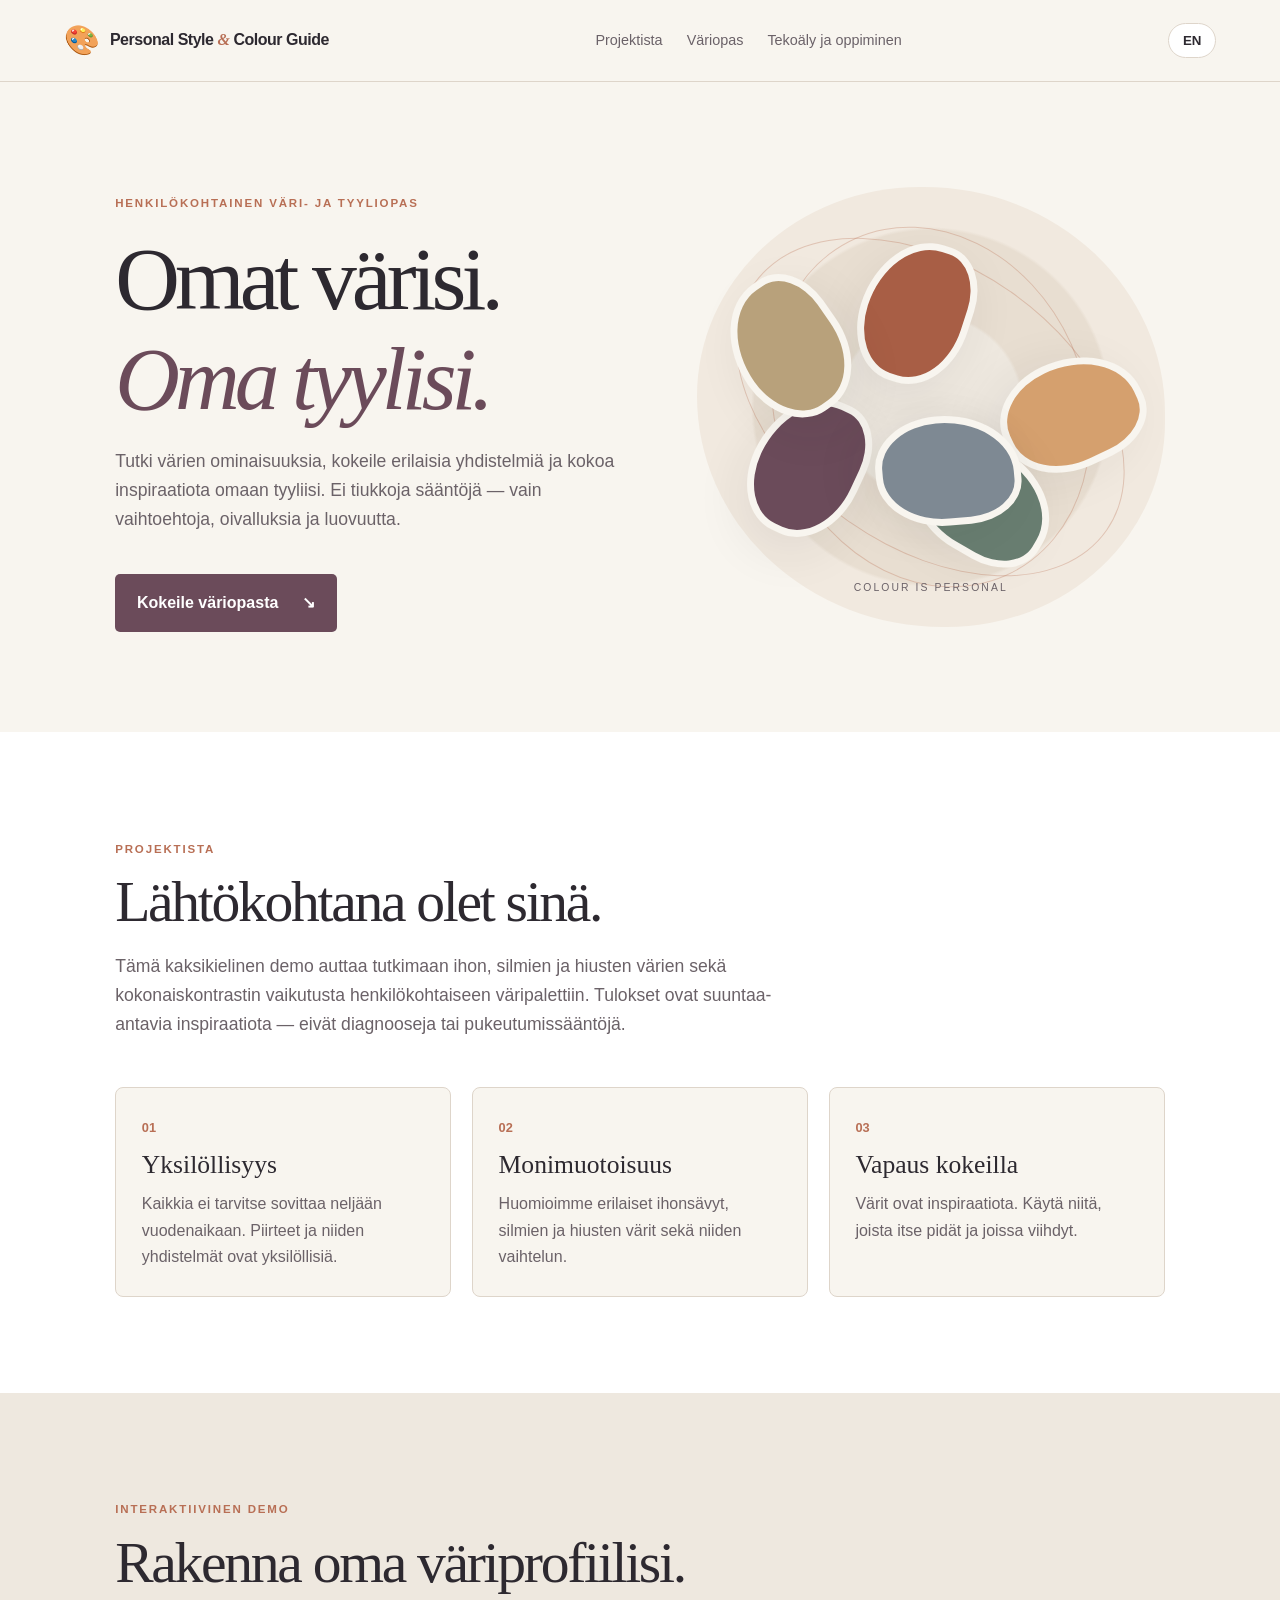
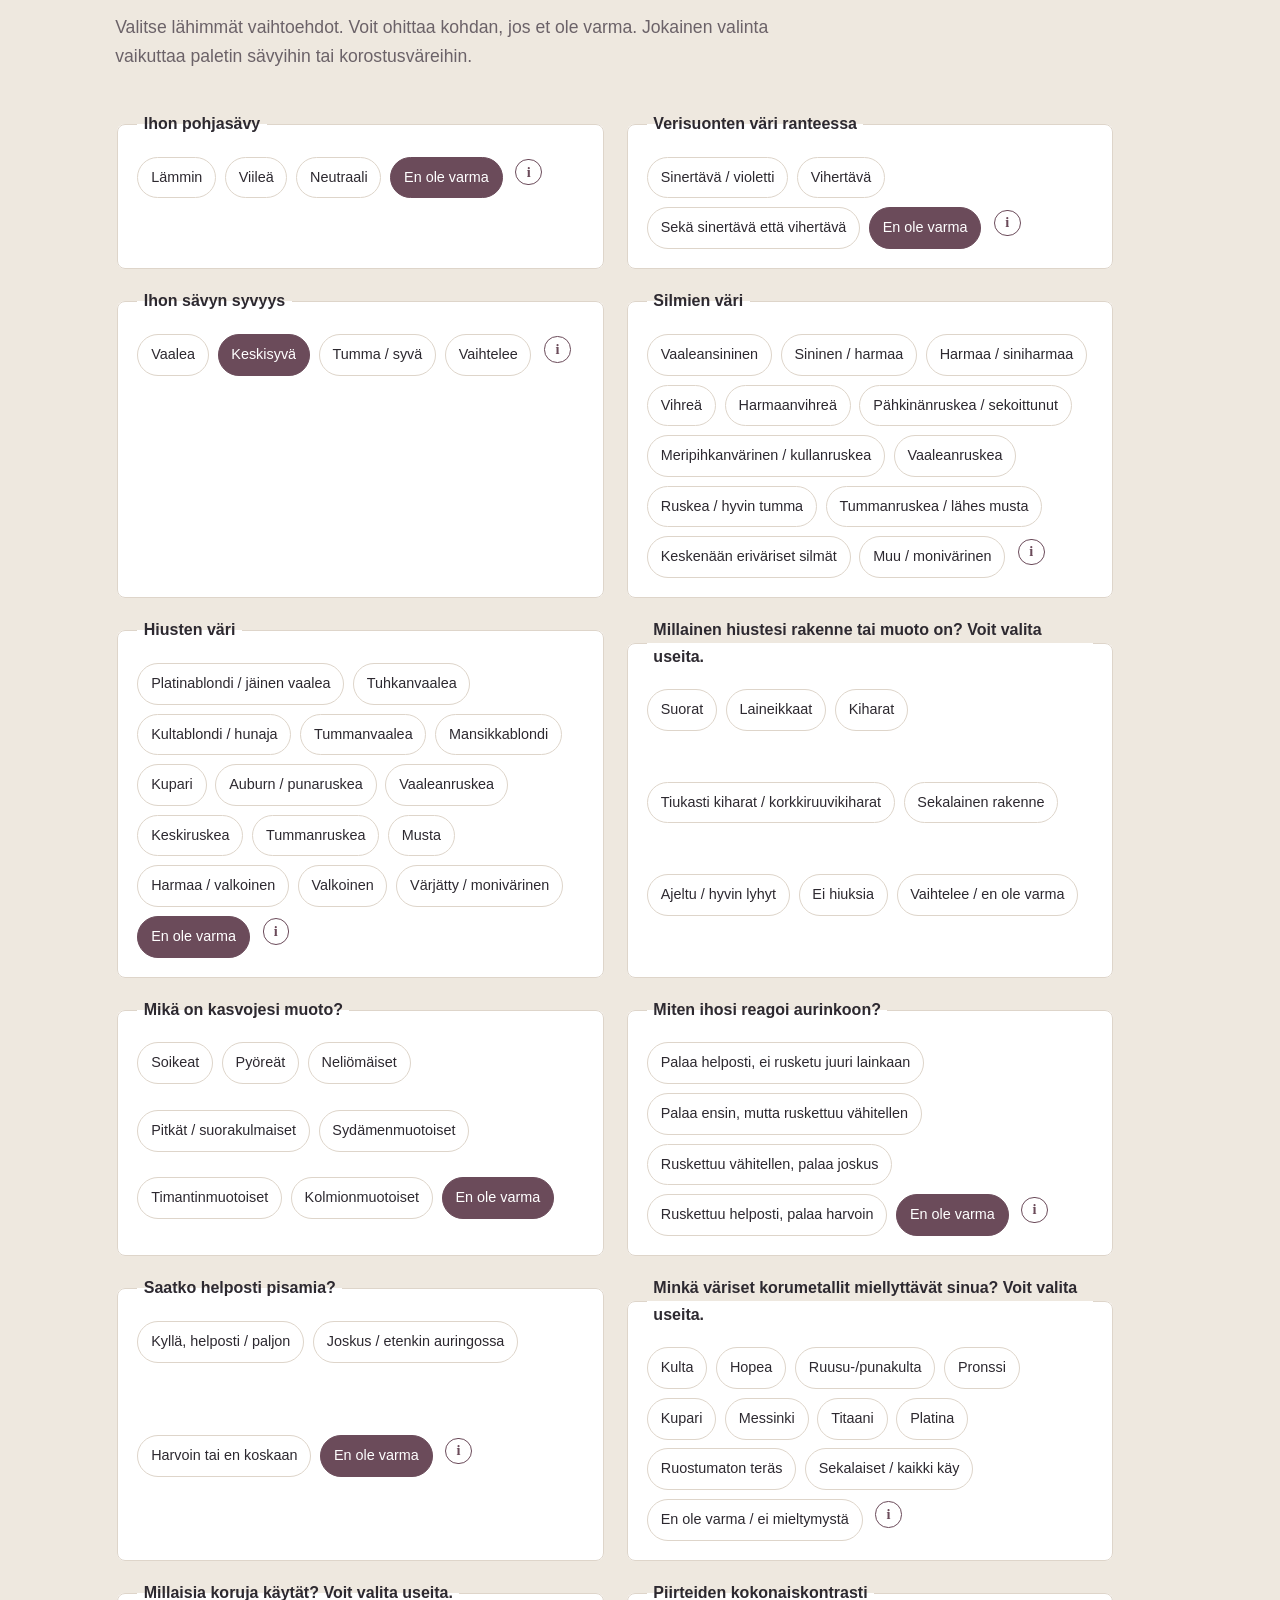
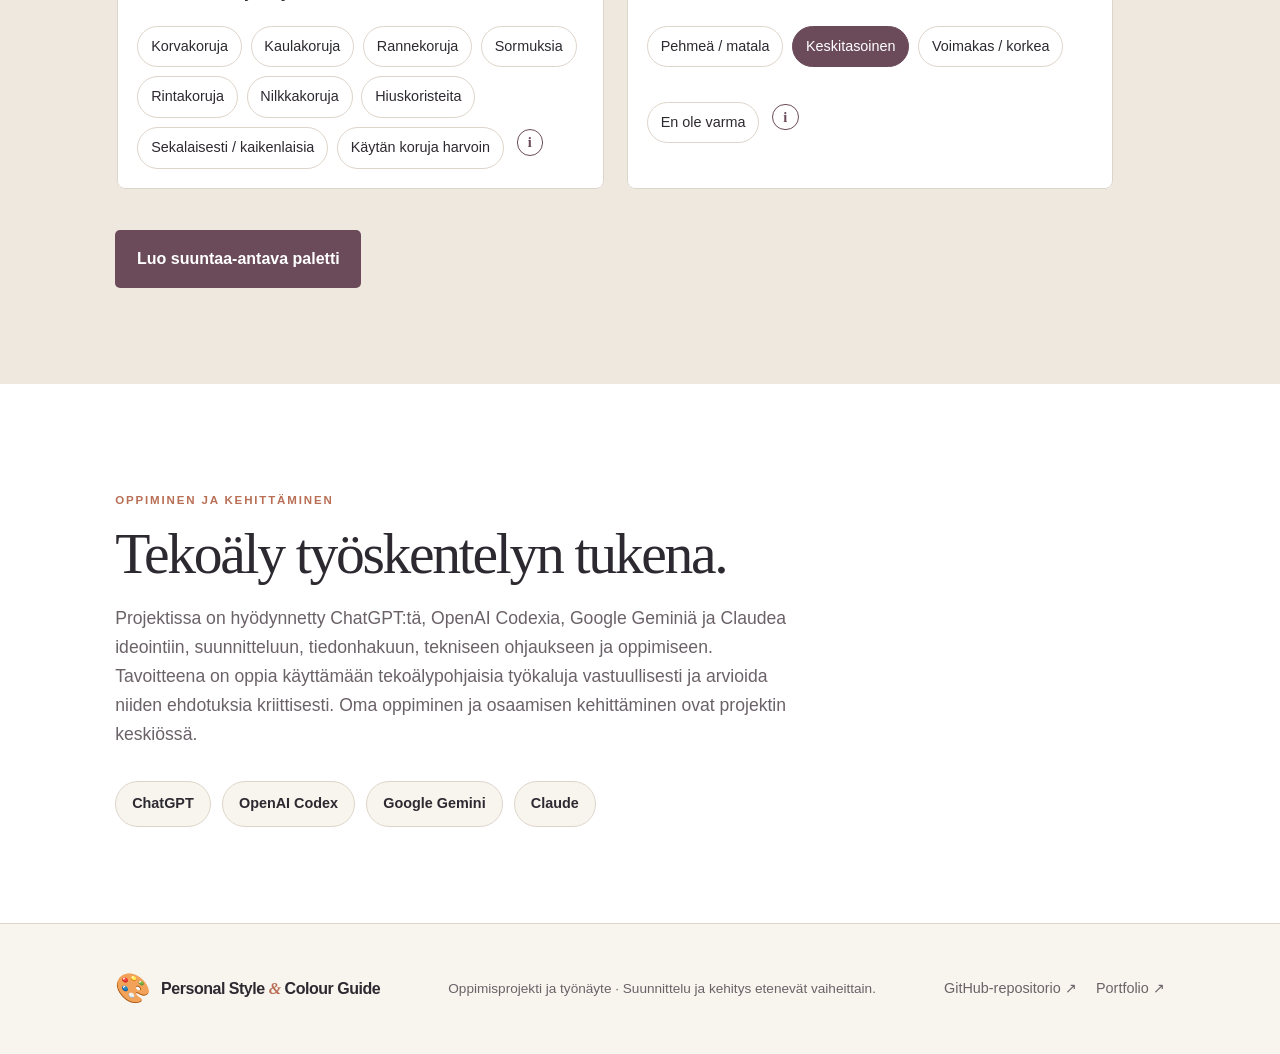
==== commit 62dddb1e: "Add hair texture and face shape profile questions" ====
--- a/index.html
+++ b/index.html
@@ -115,6 +115,29 @@
           <label><input type="radio" name="hair" value="unsure" checked><span data-i18n="unsure">En ole varma</span></label>
         </fieldset>
 
+
+        <fieldset>
+          <legend data-i18n="hairTextureLegend">Millainen hiustesi rakenne tai muoto on? Voit valita useita.</legend>
+          <label><input type="checkbox" name="hairTexture" value="straight"><span data-i18n="hairStraight">Suorat</span></label>
+          <label><input type="checkbox" name="hairTexture" value="wavy"><span data-i18n="hairWavy">Laineikkaat</span></label>
+          <label><input type="checkbox" name="hairTexture" value="curly"><span data-i18n="hairCurly">Kiharat</span></label>
+          <label><input type="checkbox" name="hairTexture" value="coily"><span data-i18n="hairCoily">Tiukasti kiharat / korkkiruuvikiharat</span></label>
+          <label><input type="checkbox" name="hairTexture" value="mixed"><span data-i18n="hairMixed">Sekalainen rakenne</span></label>
+          <label><input type="checkbox" name="hairTexture" value="shaved"><span data-i18n="hairShaved">Ajeltu / hyvin lyhyt</span></label>
+          <label><input type="checkbox" name="hairTexture" value="noHair"><span data-i18n="hairNoHair">Ei hiuksia</span></label>
+          <label><input type="checkbox" name="hairTexture" value="varies"><span data-i18n="hairVaries">Vaihtelee / en ole varma</span></label>
+        </fieldset>
+        <fieldset>
+          <legend data-i18n="faceShapeLegend">Mikä on kasvojesi muoto?</legend>
+          <label><input type="radio" name="faceShape" value="oval"><span data-i18n="faceOval">Soikeat</span></label>
+          <label><input type="radio" name="faceShape" value="round"><span data-i18n="faceRound">Pyöreät</span></label>
+          <label><input type="radio" name="faceShape" value="square"><span data-i18n="faceSquare">Neliömäiset</span></label>
+          <label><input type="radio" name="faceShape" value="oblong"><span data-i18n="faceOblong">Pitkät / suorakulmaiset</span></label>
+          <label><input type="radio" name="faceShape" value="heart"><span data-i18n="faceHeart">Sydämenmuotoiset</span></label>
+          <label><input type="radio" name="faceShape" value="diamond"><span data-i18n="faceDiamond">Timantinmuotoiset</span></label>
+          <label><input type="radio" name="faceShape" value="triangle"><span data-i18n="faceTriangle">Kolmionmuotoiset</span></label>
+          <label><input type="radio" name="faceShape" value="unsure" checked><span data-i18n="unsure">En ole varma</span></label>
+        </fieldset>
         <fieldset>
           <legend data-i18n="sunLegend">Miten ihosi reagoi aurinkoon?</legend>
           <label><input type="radio" name="sun" value="burns"><span data-i18n="sunBurns">Palaa helposti, ei rusketu juuri lainkaan</span></label>
--- a/style.css
+++ b/style.css
@@ -6,3 +6,11 @@
 .info-button:focus-visible{outline:3px solid var(--gold);outline-offset:3px}
 .info-panel{flex-basis:100%;margin:.25rem 0 0;padding:.85rem 1rem;border-left:3px solid var(--copper);background:var(--canvas);color:var(--muted);font-size:.9rem;border-radius:0 6px 6px 0}
 .info-panel[hidden]{display:none}
+
+
+/* Personalised beauty and styling recommendation cards. */
+.style-recommendations{display:grid;grid-template-columns:repeat(2,minmax(0,1fr));gap:1rem;margin:1.5rem 0}
+.recommendation-card{padding:1.25rem;background:var(--canvas);border:1px solid var(--line);border-radius:8px}
+.recommendation-card h4{font-size:1.2rem;margin:0 0 .65rem;color:var(--ink)}
+.recommendation-card p{margin:.55rem 0;color:var(--muted);line-height:1.65}
+@media(max-width:650px){.style-recommendations{grid-template-columns:1fr}}
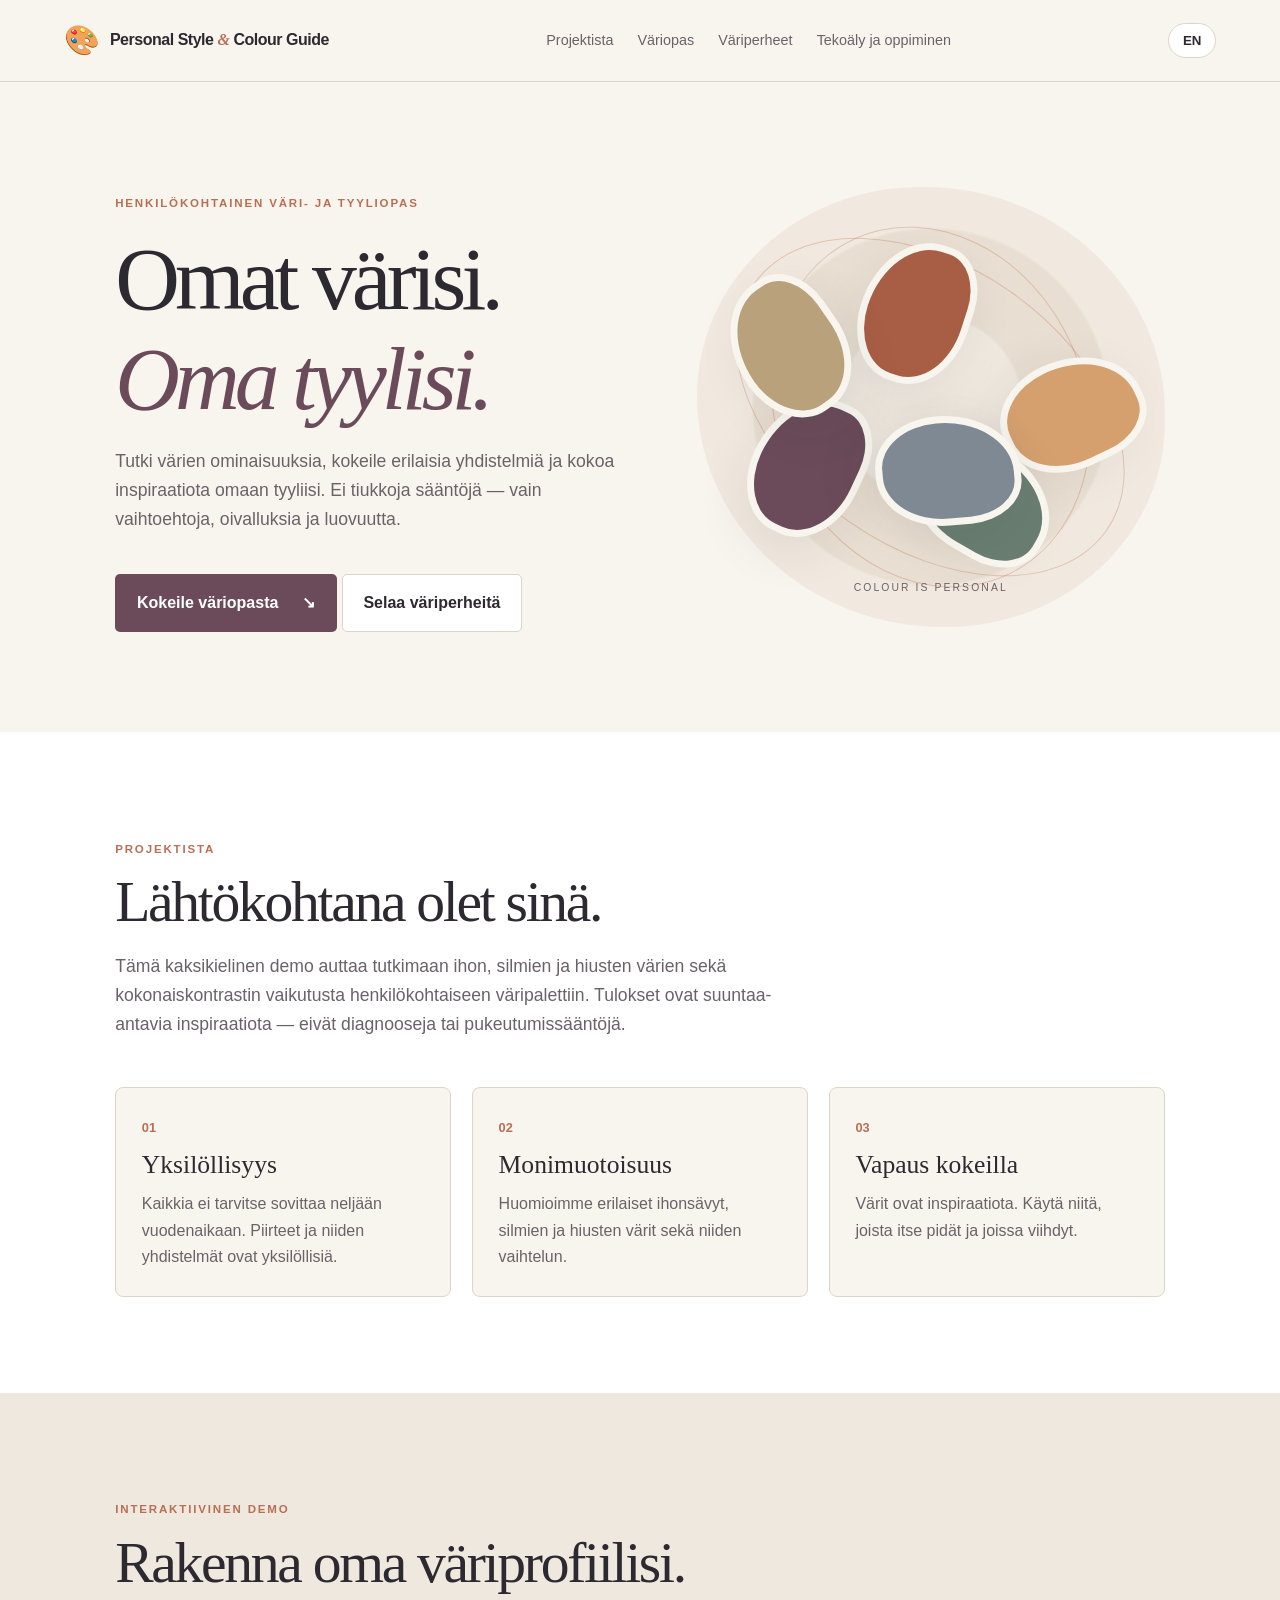
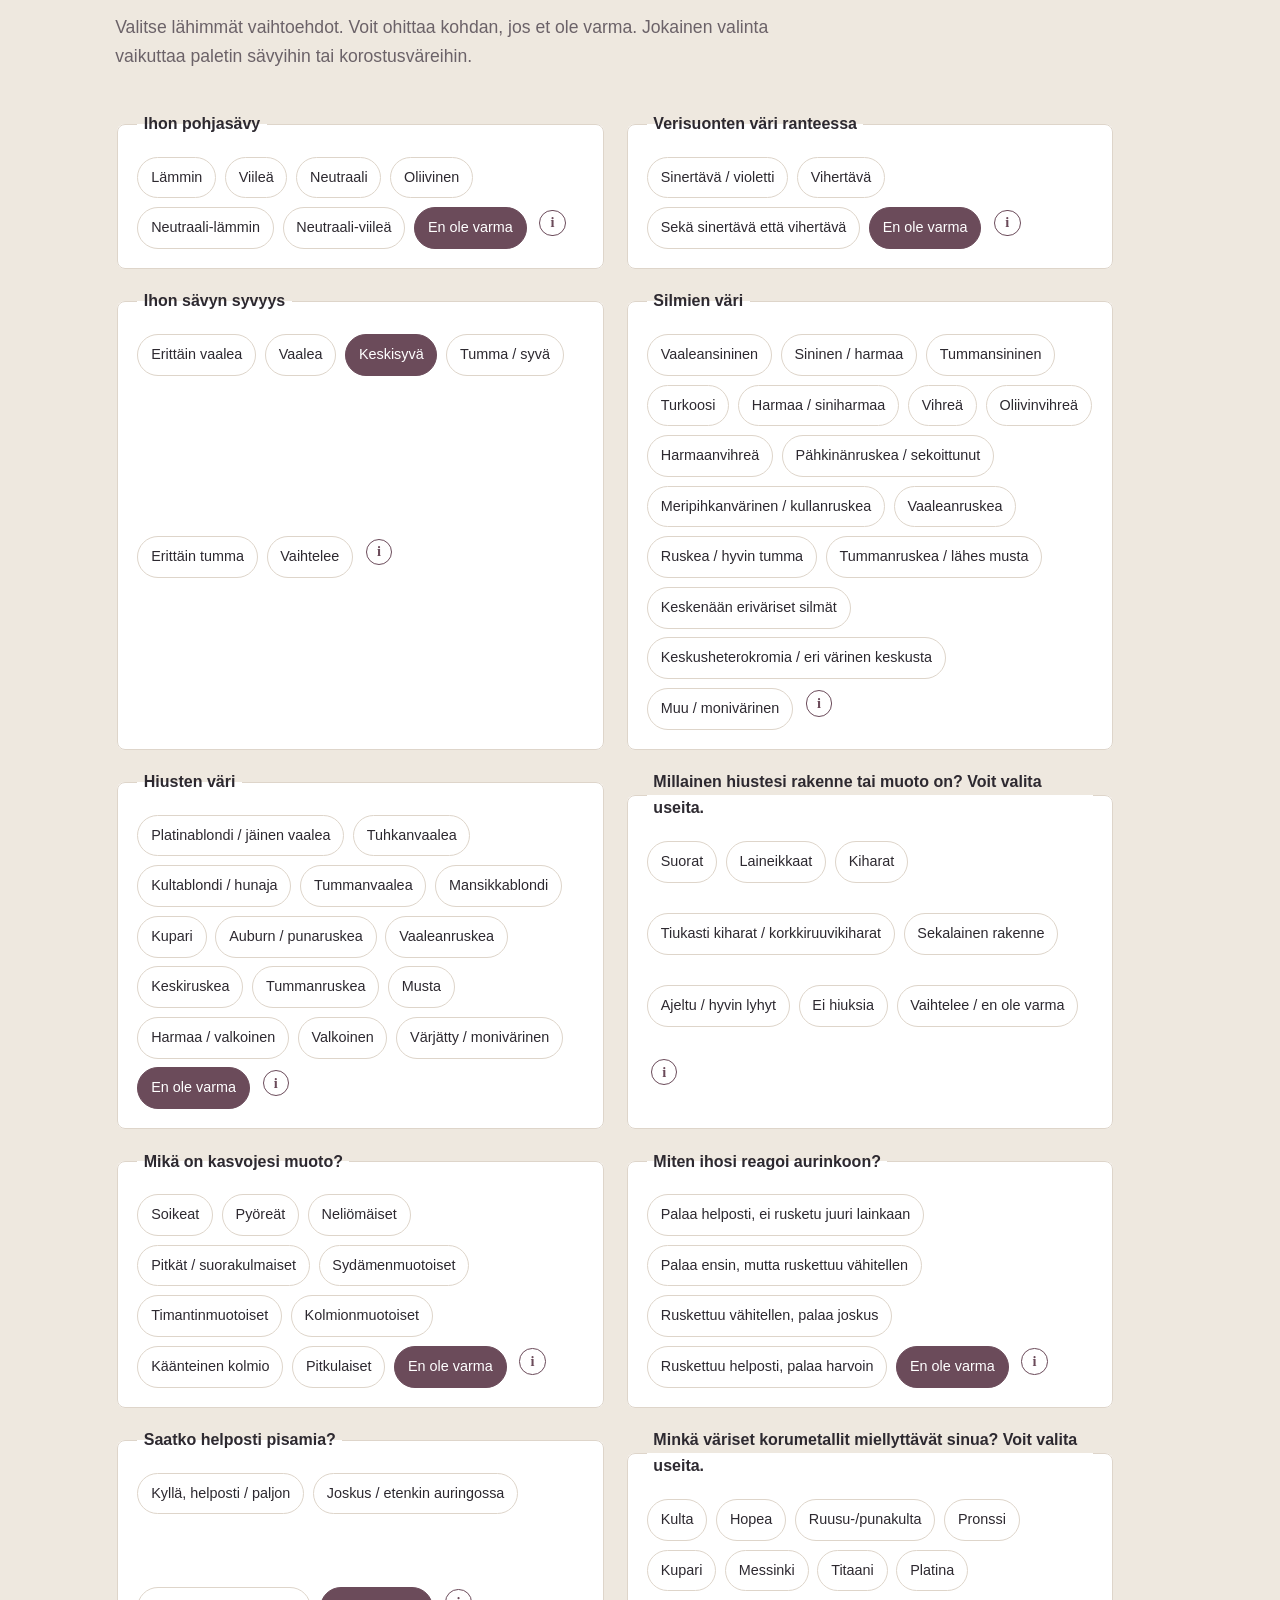
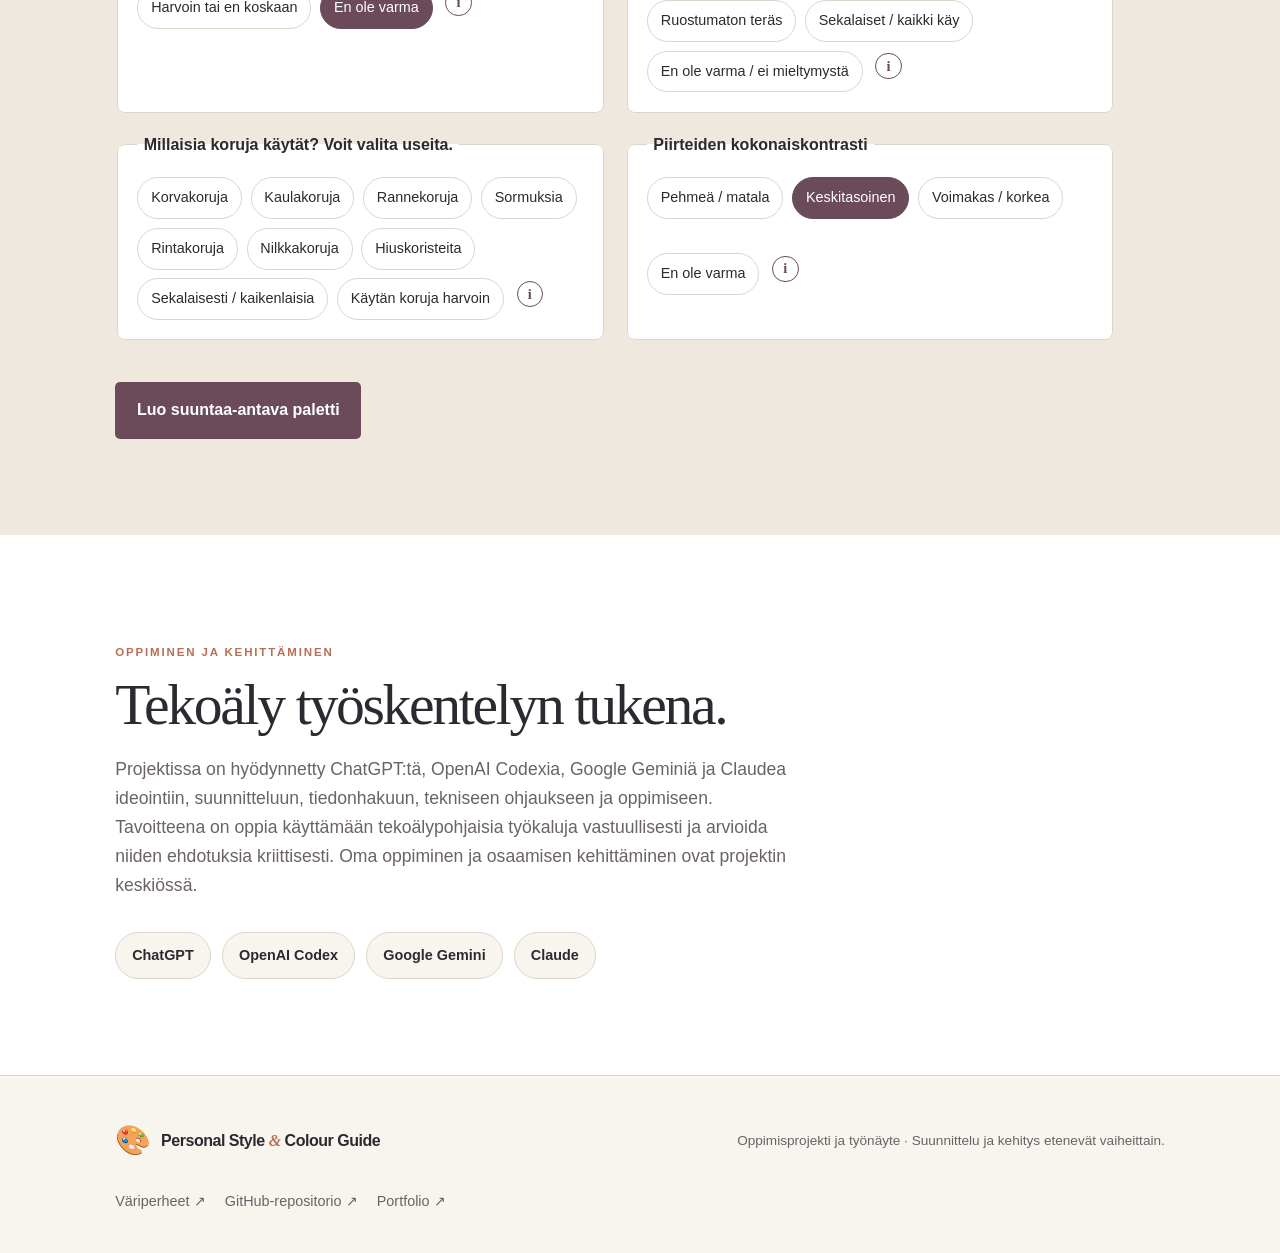
==== commit b70d4de3: "Expand profile options and add colour family navigation" ====
--- a/index.html
+++ b/index.html
@@ -20,6 +20,7 @@
     <nav aria-label="Päänavigaatio">
       <a href="#about" data-i18n="navAbout">Projektista</a>
       <a href="#guide" data-i18n="navGuide">Väriopas</a>
+      <a href="colour-families.html" data-i18n="navFamilies">Väriperheet</a>
       <a href="#ai" data-i18n="navAI">Tekoäly ja oppiminen</a>
     </nav>
     <button class="language-toggle" id="language-toggle" type="button" aria-label="Switch language">EN</button>
@@ -32,6 +33,7 @@
         <h1 data-i18n="heroTitle">Omat värisi.<br><em>Oma tyylisi.</em></h1>
         <p class="hero-lead" data-i18n="heroLead">Tutki värien ominaisuuksia, kokeile erilaisia yhdistelmiä ja kokoa inspiraatiota omaan tyyliisi. Ei tiukkoja sääntöjä — vain vaihtoehtoja, oivalluksia ja luovuutta.</p>
         <a class="button button-primary" href="#guide" data-i18n="heroCta">Kokeile väriopasta <span aria-hidden="true">↘</span></a>
+        <a class="button button-secondary" href="colour-families.html" data-i18n="familiesCta">Selaa väriperheitä</a>
       </div>
       <div class="hero-art" aria-label="Koristeellinen väripaletti">
         <div class="orbit orbit-one"></div><div class="orbit orbit-two"></div>
@@ -65,6 +67,9 @@
           <label><input type="radio" name="undertone" value="warm"><span data-i18n="warm">Lämmin</span></label>
           <label><input type="radio" name="undertone" value="cool"><span data-i18n="cool">Viileä</span></label>
           <label><input type="radio" name="undertone" value="neutral"><span data-i18n="neutral">Neutraali</span></label>
+          <label><input type="radio" name="undertone" value="olive"><span data-i18n="olive">Oliivinen</span></label>
+          <label><input type="radio" name="undertone" value="neutralWarm"><span data-i18n="neutralWarm">Neutraali-lämmin</span></label>
+          <label><input type="radio" name="undertone" value="neutralCool"><span data-i18n="neutralCool">Neutraali-viileä</span></label>
           <label><input type="radio" name="undertone" value="unsure" checked><span data-i18n="unsure">En ole varma</span></label>
         </fieldset>
         <fieldset>
@@ -76,17 +81,22 @@
         </fieldset>
         <fieldset>
           <legend data-i18n="depthLegend">Ihon sävyn syvyys</legend>
+          <label><input type="radio" name="depth" value="veryLight"><span data-i18n="veryLight">Erittäin vaalea</span></label>
           <label><input type="radio" name="depth" value="light"><span data-i18n="light">Vaalea</span></label>
           <label><input type="radio" name="depth" value="medium" checked><span data-i18n="medium">Keskisyvä</span></label>
           <label><input type="radio" name="depth" value="deep"><span data-i18n="deep">Tumma / syvä</span></label>
+          <label><input type="radio" name="depth" value="veryDeep"><span data-i18n="veryDeep">Erittäin tumma</span></label>
           <label><input type="radio" name="depth" value="varied"><span data-i18n="varied">Vaihtelee</span></label>
         </fieldset>
         <fieldset>
           <legend data-i18n="eyesLegend">Silmien väri</legend>
           <label><input type="radio" name="eyes" value="lightblue"><span data-i18n="lightblue">Vaaleansininen</span></label>
           <label><input type="radio" name="eyes" value="blue"><span data-i18n="blue">Sininen</span></label>
+          <label><input type="radio" name="eyes" value="darkBlue"><span data-i18n="darkBlue">Tummansininen</span></label>
+          <label><input type="radio" name="eyes" value="turquoise"><span data-i18n="turquoise">Turkoosi</span></label>
           <label><input type="radio" name="eyes" value="grey"><span data-i18n="eyeGrey">Harmaa / siniharmaa</span></label>
           <label><input type="radio" name="eyes" value="green"><span data-i18n="green">Vihreä</span></label>
+          <label><input type="radio" name="eyes" value="oliveGreen"><span data-i18n="oliveGreen">Oliivinvihreä</span></label>
           <label><input type="radio" name="eyes" value="greyGreen"><span data-i18n="greyGreen">Harmaanvihreä</span></label>
           <label><input type="radio" name="eyes" value="hazel"><span data-i18n="hazel">Pähkinänruskea</span></label>
           <label><input type="radio" name="eyes" value="amber"><span data-i18n="amber">Meripihkanvärinen / kullanruskea</span></label>
@@ -94,6 +104,7 @@
           <label><input type="radio" name="eyes" value="brown"><span data-i18n="brown">Keskiruskea</span></label>
           <label><input type="radio" name="eyes" value="darkBrown"><span data-i18n="darkBrown">Tummanruskea / lähes musta</span></label>
           <label><input type="radio" name="eyes" value="heterochromia"><span data-i18n="heterochromia">Keskenään eriväriset silmät</span></label>
+          <label><input type="radio" name="eyes" value="centralHeterochromia"><span data-i18n="centralHeterochromia">Keskusheterokromia / eri värinen keskusta</span></label>
           <label><input type="radio" name="eyes" value="other"><span data-i18n="other">Muu / monivärinen</span></label>
         </fieldset>
         <fieldset>
@@ -136,6 +147,8 @@
           <label><input type="radio" name="faceShape" value="heart"><span data-i18n="faceHeart">Sydämenmuotoiset</span></label>
           <label><input type="radio" name="faceShape" value="diamond"><span data-i18n="faceDiamond">Timantinmuotoiset</span></label>
           <label><input type="radio" name="faceShape" value="triangle"><span data-i18n="faceTriangle">Kolmionmuotoiset</span></label>
+          <label><input type="radio" name="faceShape" value="invertedTriangle"><span data-i18n="faceInvertedTriangle">Käänteinen kolmio</span></label>
+          <label><input type="radio" name="faceShape" value="long"><span data-i18n="faceLong">Pitkulaiset</span></label>
           <label><input type="radio" name="faceShape" value="unsure" checked><span data-i18n="unsure">En ole varma</span></label>
         </fieldset>
         <fieldset>
@@ -216,6 +229,7 @@
     <a class="brand" href="#top"><span class="brand-mark" aria-hidden="true">🎨</span><span>Personal Style <i>&</i> Colour Guide</span></a>
     <p data-i18n="footerText">Oppimisprojekti ja työnäyte · Suunnittelu ja kehitys etenevät vaiheittain.</p>
     <div class="footer-links">
+      <a href="colour-families.html" data-i18n="footerFamilies">Väriperheet ↗</a>
       <a href="https://github.com/MarikaMatala/personal-style-colour-guide" target="_blank" rel="noopener noreferrer" data-i18n="repoLink">GitHub-repositorio ↗</a>
       <a href="https://marikamatala.github.io/" target="_blank" rel="noopener noreferrer" data-i18n="portfolioLink">Portfolio ↗</a>
     </div>
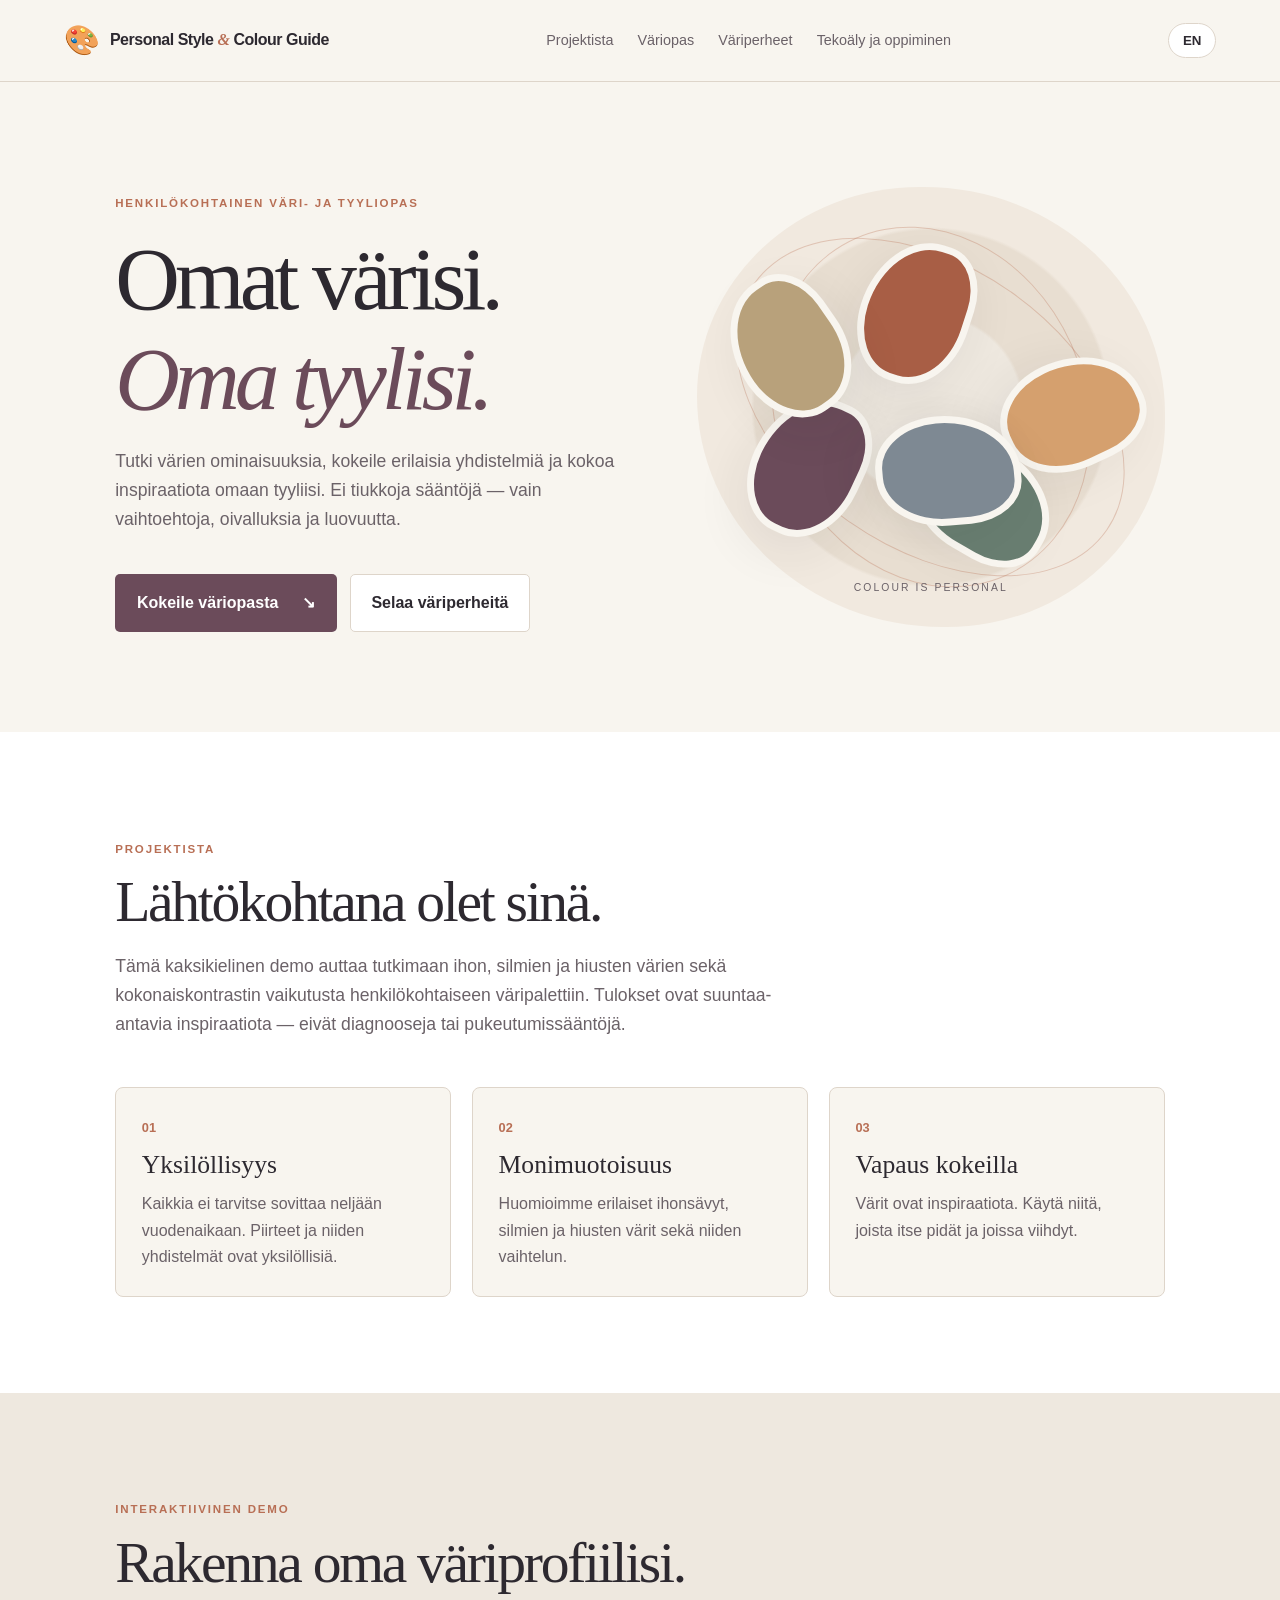
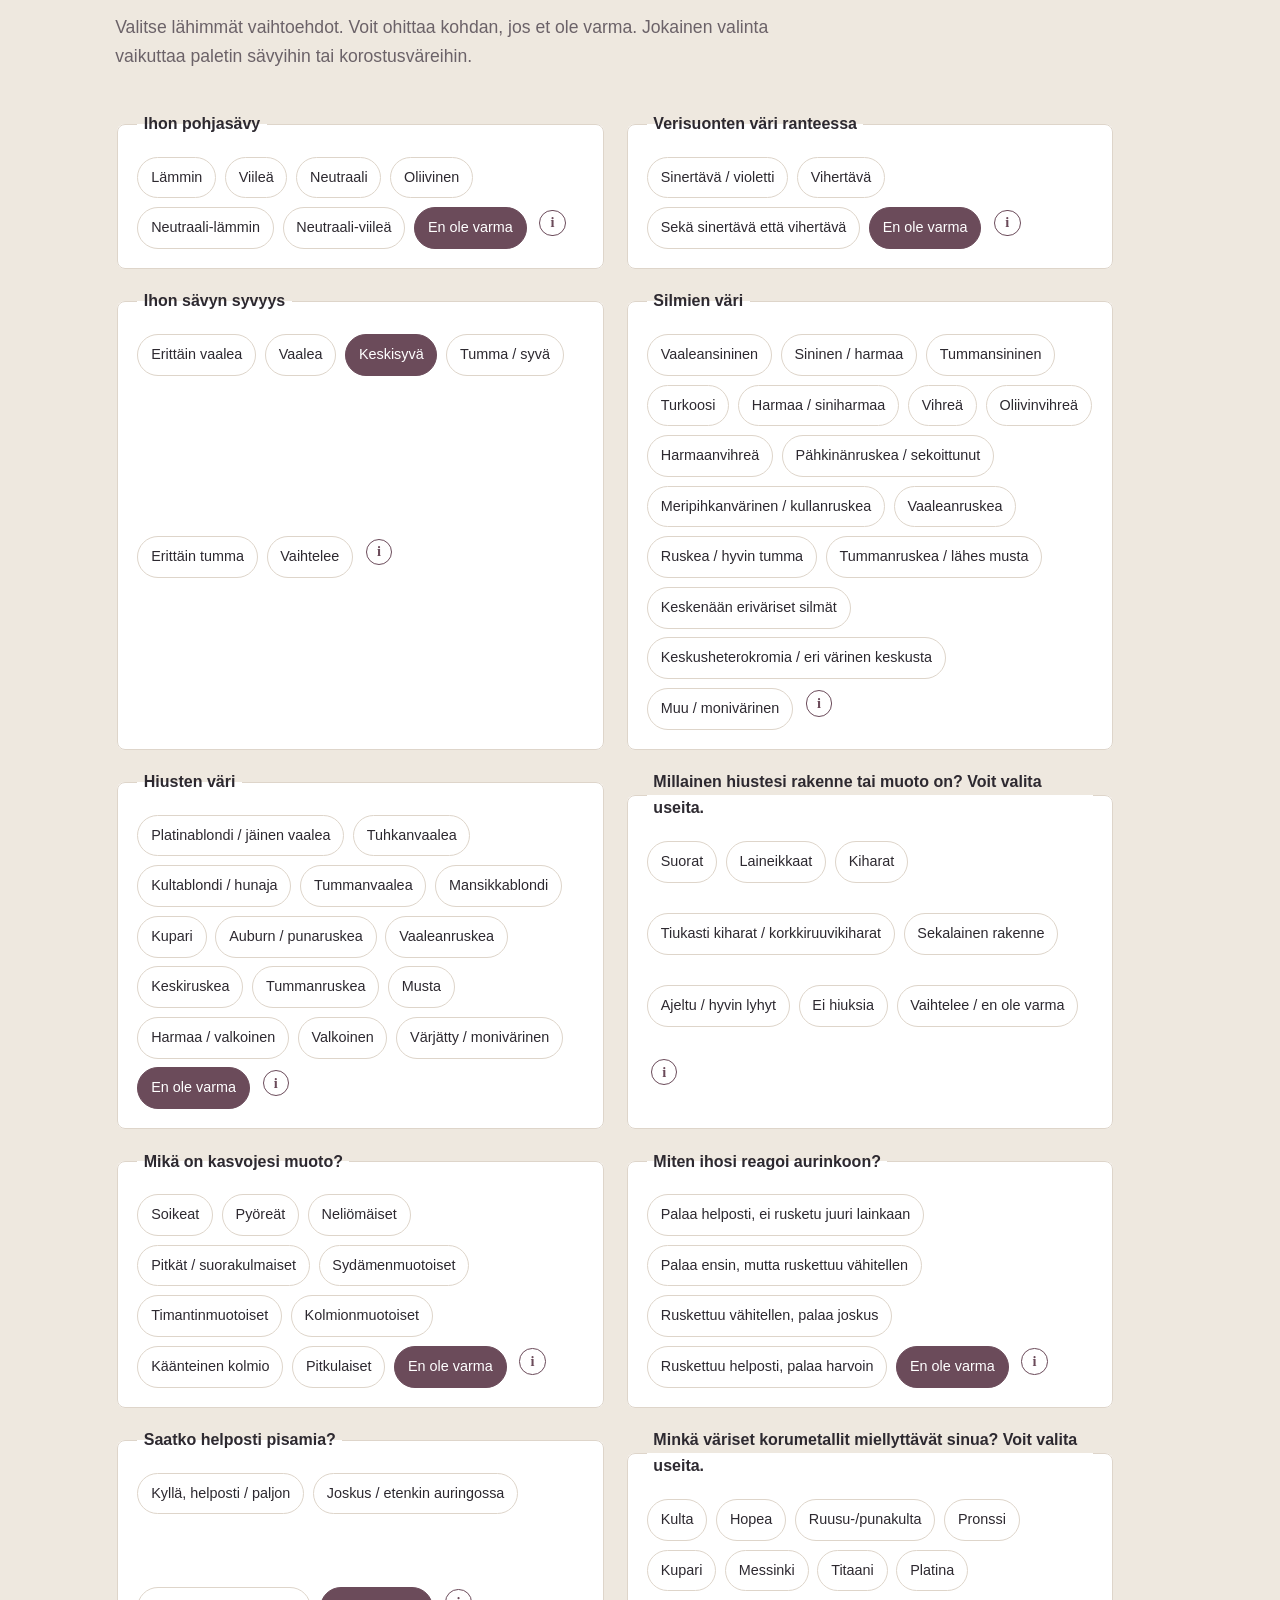
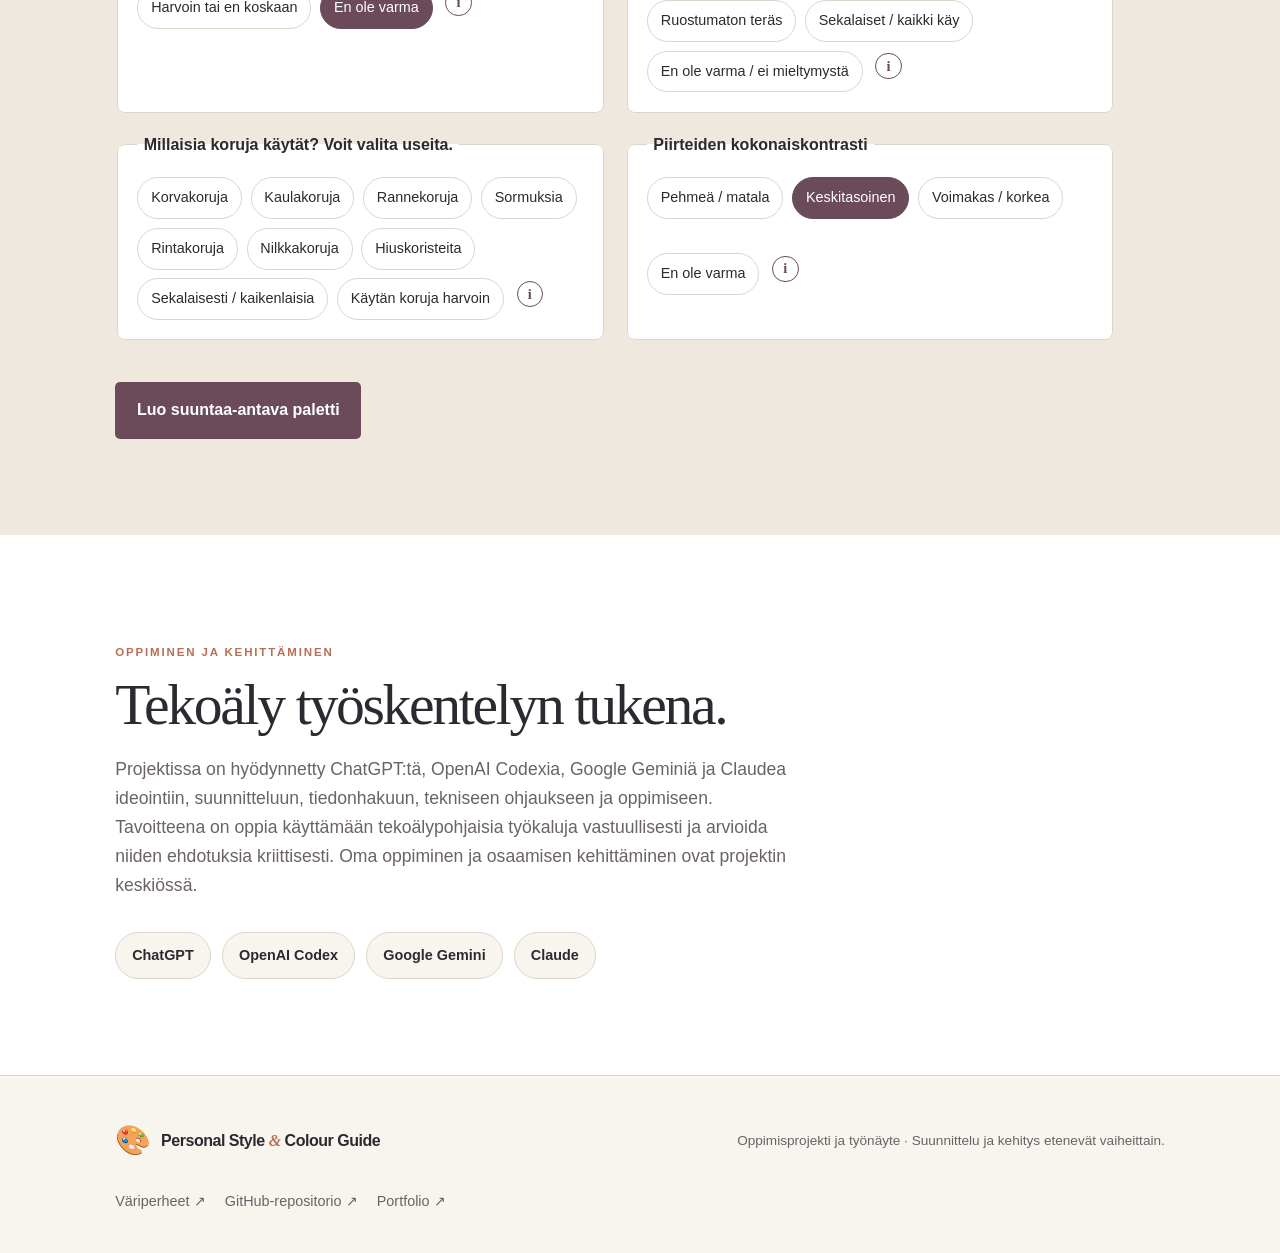
==== commit d8cc63dd: "Load expanded bilingual profile options" ====
--- a/index.html
+++ b/index.html
@@ -9,6 +9,7 @@
   <title>Personal Style & Colour Guide</title>
   <link rel="stylesheet" href="style.css">
   <script src="script.js" defer></script>
+  <script src="profile-expansions.js" defer></script>
 </head>
 <body>
   <a class="skip-link" href="#main">Siirry sisältöön</a>
--- a/style.css
+++ b/style.css
@@ -14,3 +14,34 @@
 .recommendation-card h4{font-size:1.2rem;margin:0 0 .65rem;color:var(--ink)}
 .recommendation-card p{margin:.55rem 0;color:var(--muted);line-height:1.65}
 @media(max-width:650px){.style-recommendations{grid-template-columns:1fr}}
+
+
+/* Colour-family browser and expanded palette presentation. */
+.hero-copy .button-secondary{margin:1.4rem 0 0  .5rem}
+.palette{grid-template-columns:repeat(auto-fit,minmax(115px,1fr))}
+.palette-swatch{position:relative;min-height:122px;justify-content:flex-start;flex-direction:column;align-items:flex-start;gap:.1rem}
+.palette-swatch .swatch-name{font-size:.78rem}
+.palette-swatch .swatch-hex{font-size:.68rem;opacity:.9}
+.family-page{min-height:100vh}
+.family-hero{padding:5rem clamp(1.4rem,8vw,8rem);background:linear-gradient(135deg,#efe6dc,#e9e4e8)}
+.family-hero h1{font-size:clamp(2.8rem,6vw,5.2rem)}
+.family-controls{display:grid;grid-template-columns:repeat(4,minmax(0,1fr));gap:1rem;margin:2rem 0}
+.family-controls label{display:grid;gap:.4rem;font-weight:700;font-size:.9rem}
+.family-controls input,.family-controls select{width:100%;padding:.75rem;border:1px solid var(--line);border-radius:6px;background:white;color:var(--ink);font:inherit}
+.family-grid{display:grid;grid-template-columns:repeat(2,minmax(0,1fr));gap:1.3rem}
+.family-card{background:var(--paper);border:1px solid var(--line);border-radius:10px;padding:1.4rem;box-shadow:var(--shadow)}
+.family-card h2{font-size:1.8rem}
+.family-card p{color:var(--muted)}
+.family-tags{display:flex;flex-wrap:wrap;gap:.4rem;margin:.8rem 0}
+.family-tags span{font-size:.75rem;padding:.25rem .55rem;background:var(--canvas);border-radius:99px}
+.family-swatches{display:grid;grid-template-columns:repeat(6,minmax(0,1fr));gap:.35rem;margin:1rem 0}
+.family-swatch{min-width:0}
+.family-swatch button{display:block;width:100%;height:52px;border:1px solid #0002;border-radius:5px;cursor:pointer}
+.family-swatch small{display:block;font-size:.65rem;color:var(--muted);overflow-wrap:anywhere;margin-top:.2rem}
+.family-swatch button:focus-visible{outline:3px solid var(--gold);outline-offset:2px}
+.family-card[hidden]{display:none}
+.family-empty{padding:2rem;background:var(--paper);border:1px solid var(--line);border-radius:8px}
+.copy-status{min-height:1.5rem;color:var(--plum);font-weight:700}
+.family-disclaimer{padding:1rem;border-left:3px solid var(--copper);background:var(--paper);color:var(--muted)}
+@media(max-width:850px){.family-controls{grid-template-columns:repeat(2,minmax(0,1fr))}.family-grid{grid-template-columns:1fr}}
+@media(max-width:540px){.hero-copy .button-secondary{margin:.7rem 0 0}.family-controls{grid-template-columns:1fr}.family-swatches{grid-template-columns:repeat(4,minmax(0,1fr))}}
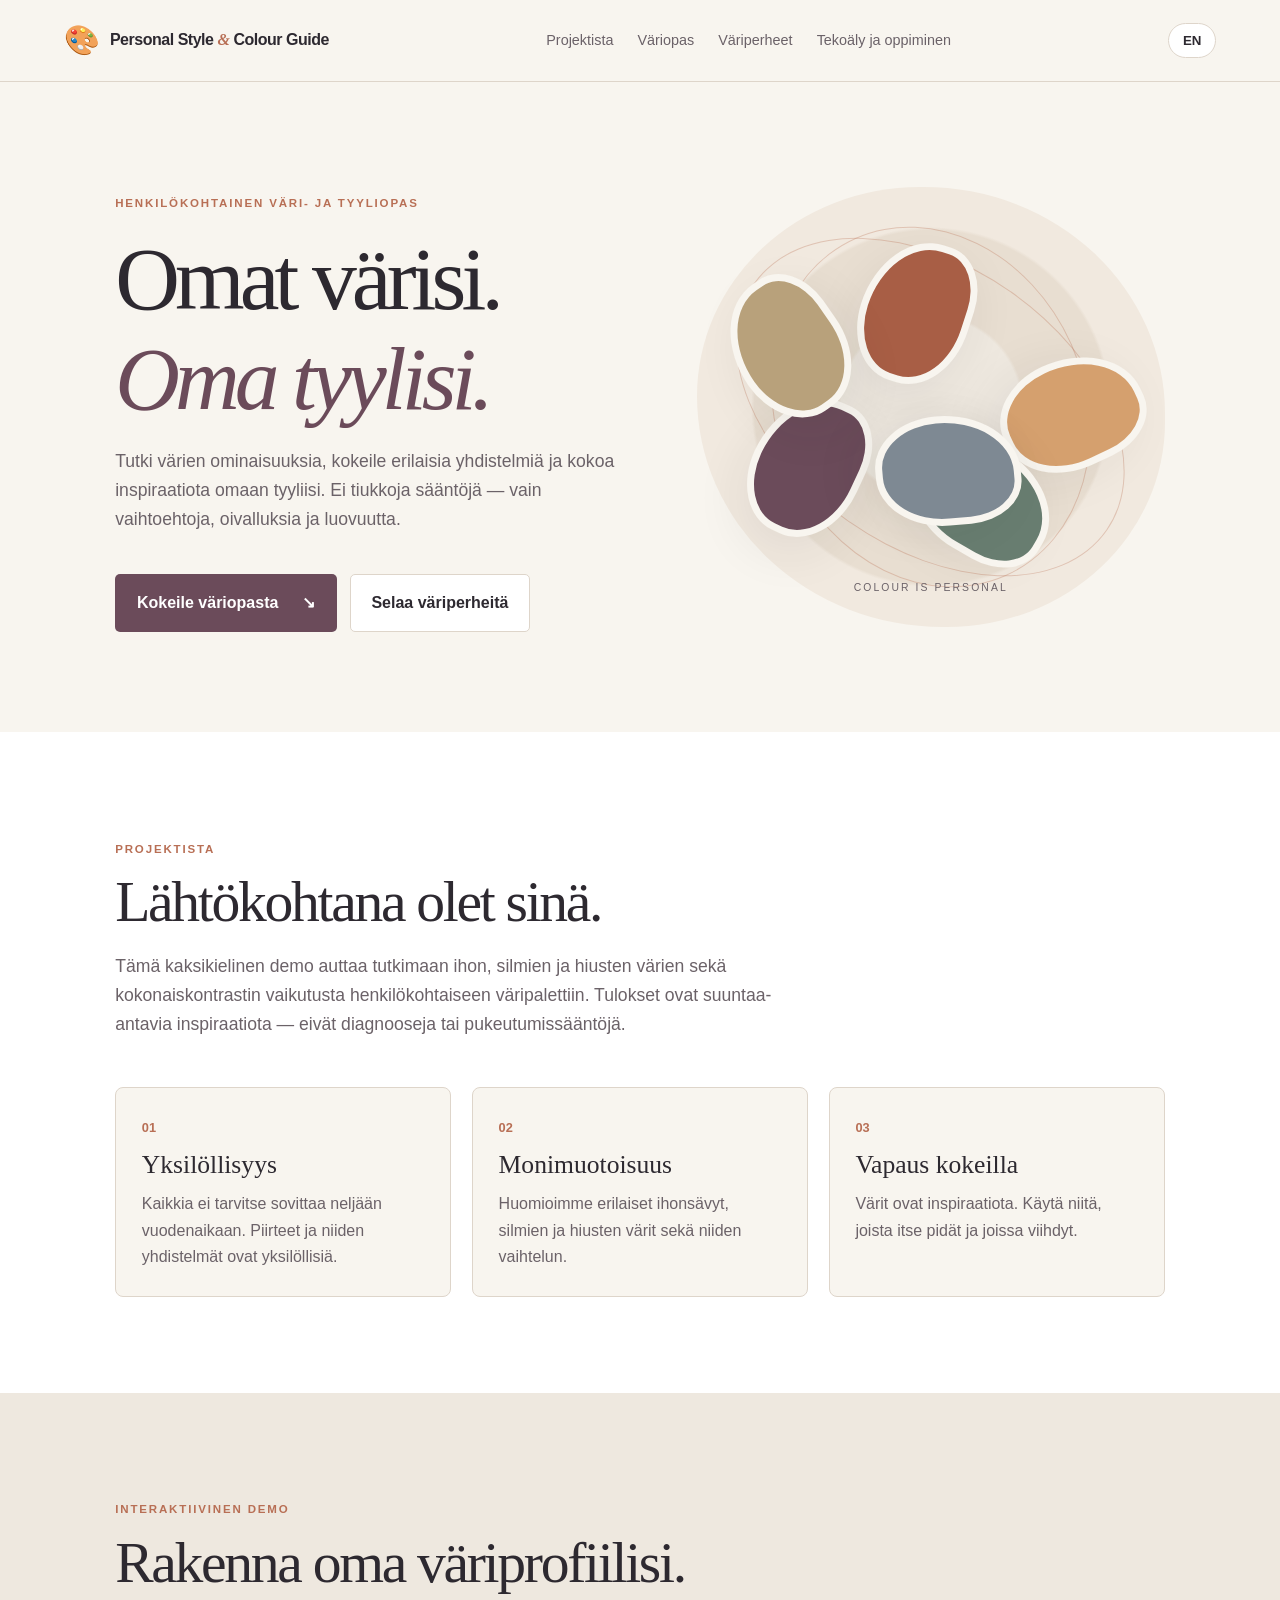
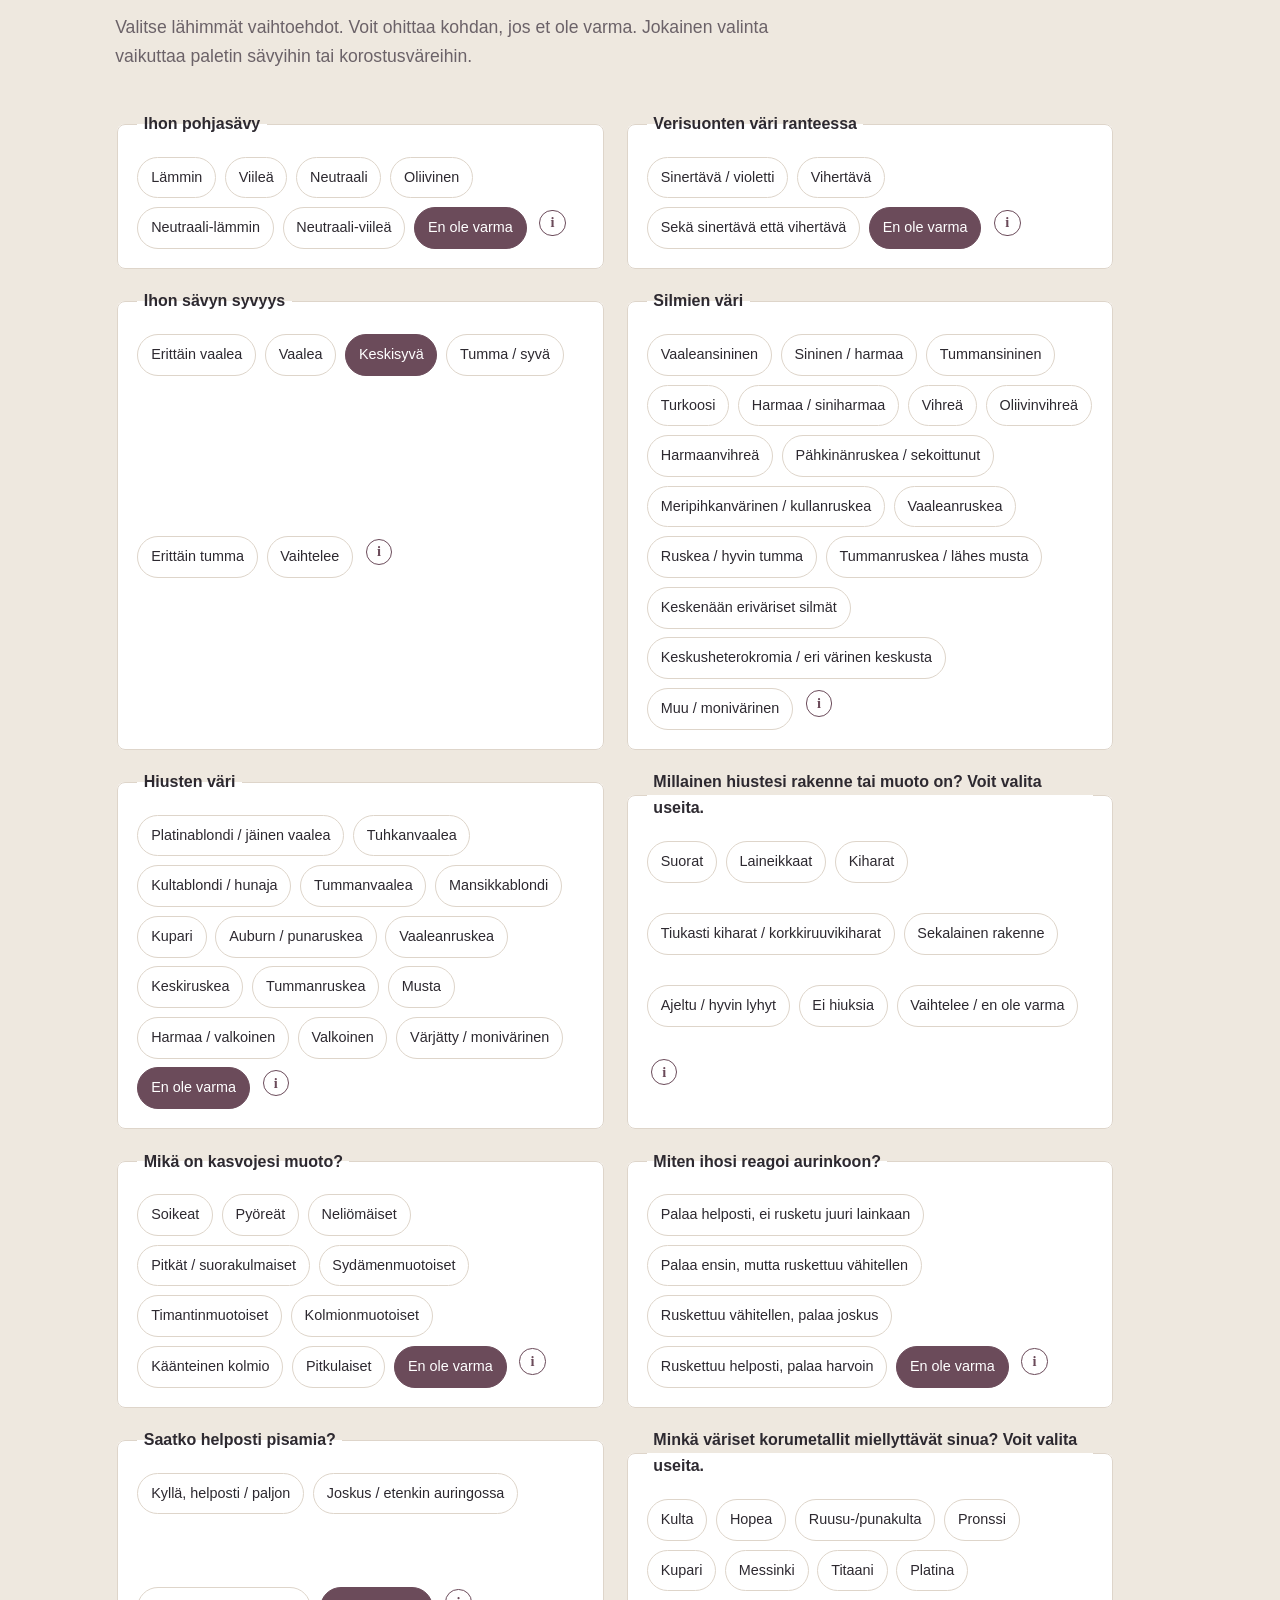
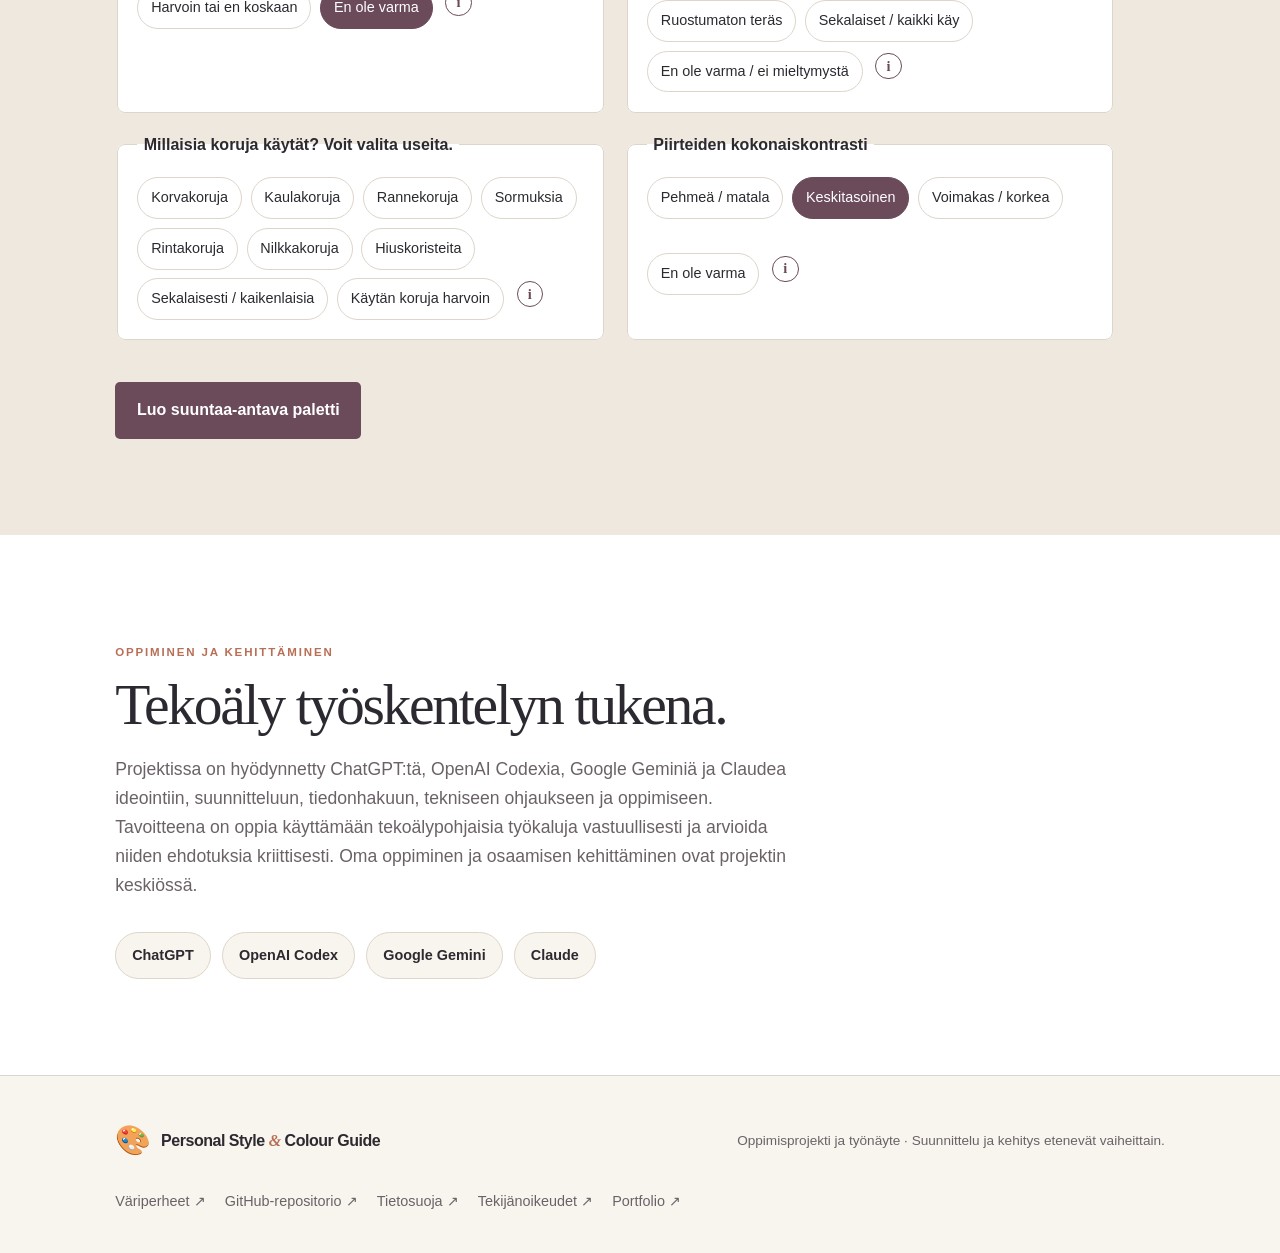
==== commit 90df1327: "Link privacy and copyright notices in the demo footer" ====
--- a/index.html
+++ b/index.html
@@ -232,6 +232,8 @@
     <div class="footer-links">
       <a href="colour-families.html" data-i18n="footerFamilies">Väriperheet ↗</a>
       <a href="https://github.com/MarikaMatala/personal-style-colour-guide" target="_blank" rel="noopener noreferrer" data-i18n="repoLink">GitHub-repositorio ↗</a>
+      <a href="https://github.com/MarikaMatala/personal-style-colour-guide/blob/main/PRIVACY.md" target="_blank" rel="noopener noreferrer" data-i18n="footerPrivacy">Tietosuoja ↗</a>
+      <a href="https://github.com/MarikaMatala/personal-style-colour-guide/blob/main/COPYRIGHT.md" target="_blank" rel="noopener noreferrer" data-i18n="footerCopyright">Tekijänoikeudet ↗</a>
       <a href="https://marikamatala.github.io/" target="_blank" rel="noopener noreferrer" data-i18n="portfolioLink">Portfolio ↗</a>
     </div>
   </footer>
--- a/style.css
+++ b/style.css
@@ -45,3 +45,63 @@
 .family-disclaimer{padding:1rem;border-left:3px solid var(--copper);background:var(--paper);color:var(--muted)}
 @media(max-width:850px){.family-controls{grid-template-columns:repeat(2,minmax(0,1fr))}.family-grid{grid-template-columns:1fr}}
 @media(max-width:540px){.hero-copy .button-secondary{margin:.7rem 0 0}.family-controls{grid-template-columns:1fr}.family-swatches{grid-template-columns:repeat(4,minmax(0,1fr))}}
+
+
+/* Responsive side-by-side colour palette comparison. */
+.comparison-section{background:#eee8df}
+.comparison-controls{display:grid;grid-template-columns:minmax(0,1fr) auto minmax(0,1fr);align-items:end;gap:1.2rem;max-width:1000px;margin:2rem 0}
+.comparison-controls label{display:grid;gap:.5rem;font-weight:750}
+.comparison-controls select{width:100%;min-width:0;padding:.85rem 1rem;border:1px solid var(--line);border-radius:7px;background:var(--paper);color:var(--ink);font:inherit}
+.comparison-versus{padding:.7rem .4rem;font:700 .85rem Georgia,serif;color:var(--copper);letter-spacing:.12em}
+.comparison-result{display:grid;grid-template-columns:repeat(2,minmax(0,1fr));gap:1.2rem;align-items:start}
+.comparison-card{min-width:0;padding:1.4rem;background:var(--paper);border:1px solid var(--line);border-radius:10px;box-shadow:var(--shadow)}
+.comparison-card h3{font-size:1.7rem;margin:.2rem 0 .7rem}
+.comparison-card>p{color:var(--muted)}
+.comparison-meta{display:flex;flex-wrap:wrap;gap:.4rem;margin:.9rem 0}
+.comparison-meta span{padding:.25rem .6rem;border-radius:99px;background:var(--canvas);font-size:.75rem}
+.comparison-count{font-size:.82rem;font-weight:750}
+.comparison-swatches{display:grid;grid-template-columns:repeat(3,minmax(0,1fr));gap:.7rem}
+.comparison-swatch{min-width:0;display:grid;gap:.25rem}
+.comparison-colour{height:70px;border:1px solid #0002;border-radius:6px}
+.comparison-swatch strong{font-size:.78rem;overflow-wrap:anywhere}
+.hex-copy{justify-self:start;padding:0;border:0;background:transparent;color:var(--plum);font:inherit;font-size:.72rem;cursor:pointer;text-decoration:underline;text-underline-offset:2px}
+.hex-copy:focus-visible,.comparison-controls select:focus-visible{outline:3px solid var(--gold);outline-offset:3px}
+@media(max-width:850px){.comparison-result{grid-template-columns:1fr}}
+@media(max-width:540px){.comparison-controls{grid-template-columns:1fr;gap:.6rem}.comparison-versus{justify-self:center}.comparison-swatches{grid-template-columns:repeat(2,minmax(0,1fr))}.comparison-colour{height:62px}}
+
+/* Custom palette builder with saved swatches and responsive cards. */
+.custom-builder-section{background:var(--paper)}
+.builder-controls{display:grid;grid-template-columns:minmax(0,1fr) minmax(0,1fr) auto;align-items:end;gap:1rem;max-width:1000px;margin:2rem 0}
+.builder-controls label{display:grid;gap:.45rem;font-weight:750}
+.builder-controls select{width:100%;min-width:0;padding:.8rem;border:1px solid var(--line);border-radius:7px;background:var(--canvas);color:var(--ink);font:inherit}
+.builder-heading{display:flex;align-items:baseline;justify-content:space-between;gap:1rem;margin-top:2.5rem}
+.builder-heading h3{font-size:1.8rem}
+#builder-count{font-size:.85rem;color:var(--muted);font-weight:750}
+.custom-palette-grid{display:grid;grid-template-columns:repeat(auto-fill,minmax(145px,1fr));gap:.8rem}
+.custom-swatch{position:relative;display:grid;gap:.2rem;padding:.7rem;background:var(--canvas);border:1px solid var(--line);border-radius:8px;min-width:0}
+.custom-swatch-colour{height:85px;border-radius:5px;border:1px solid #0002}
+.custom-swatch strong,.custom-swatch small,.custom-swatch code{overflow-wrap:anywhere}
+.custom-swatch strong{font-size:.9rem}
+.custom-swatch small{font-size:.72rem;color:var(--muted)}
+.custom-swatch code{font-size:.75rem;color:var(--plum)}
+.custom-swatch-remove{position:absolute;top:.9rem;right:.9rem;width:1.8rem;height:1.8rem;border:0;border-radius:50%;background:#fff;color:var(--ink);font-size:1.3rem;line-height:1;cursor:pointer;box-shadow:0 1px 5px #0002}
+.builder-empty{grid-column:1/-1;padding:1.5rem;background:var(--canvas);border:1px dashed var(--line);border-radius:8px;color:var(--muted)}
+.builder-status{min-height:1.5rem;color:var(--plum);font-weight:700}
+.builder-actions{display:flex;flex-wrap:wrap;gap:.7rem}
+.builder-actions button:disabled{opacity:.5;cursor:not-allowed}
+.builder-controls select:focus-visible,.custom-swatch-remove:focus-visible,.builder-actions button:focus-visible{outline:3px solid var(--gold);outline-offset:3px}
+@media(max-width:850px){.builder-controls{grid-template-columns:1fr 1fr}.builder-controls .button{justify-self:start}}
+@media(max-width:540px){.builder-controls{grid-template-columns:1fr}.builder-heading{margin-top:1.8rem}.custom-palette-grid{grid-template-columns:repeat(2,minmax(0,1fr))}}
+
+/* Clear selection guidance and a prominent custom-palette action. */
+.builder-controls{grid-template-columns:repeat(2,minmax(0,1fr));align-items:start}
+.builder-field{display:grid;gap:.55rem;min-width:0}
+.builder-label-row{display:flex;align-items:center;gap:.25rem}
+.builder-label-row label{font-weight:750}
+.builder-field select{width:100%;min-width:0;padding:.85rem 1rem;border:1px solid var(--line);border-radius:7px;background:var(--canvas);color:var(--ink);font:inherit}
+.builder-field .info-button{flex:0 0 auto;margin:0}
+.builder-field .info-panel{margin:0}
+.builder-add-button{display:flex;width:min(100%,1000px);min-height:64px;justify-content:center;align-items:center;margin:1.3rem 0 2rem;padding:1.1rem 1.5rem;font-size:1.15rem;font-weight:800;letter-spacing:.01em;box-shadow:0 8px 20px #6b4b5a25}
+.builder-add-button:hover{transform:translateY(-1px)}
+.builder-add-button:focus-visible{outline:3px solid var(--gold);outline-offset:4px}
+@media(max-width:540px){.builder-controls{grid-template-columns:1fr}.builder-add-button{min-height:60px;font-size:1.05rem}}
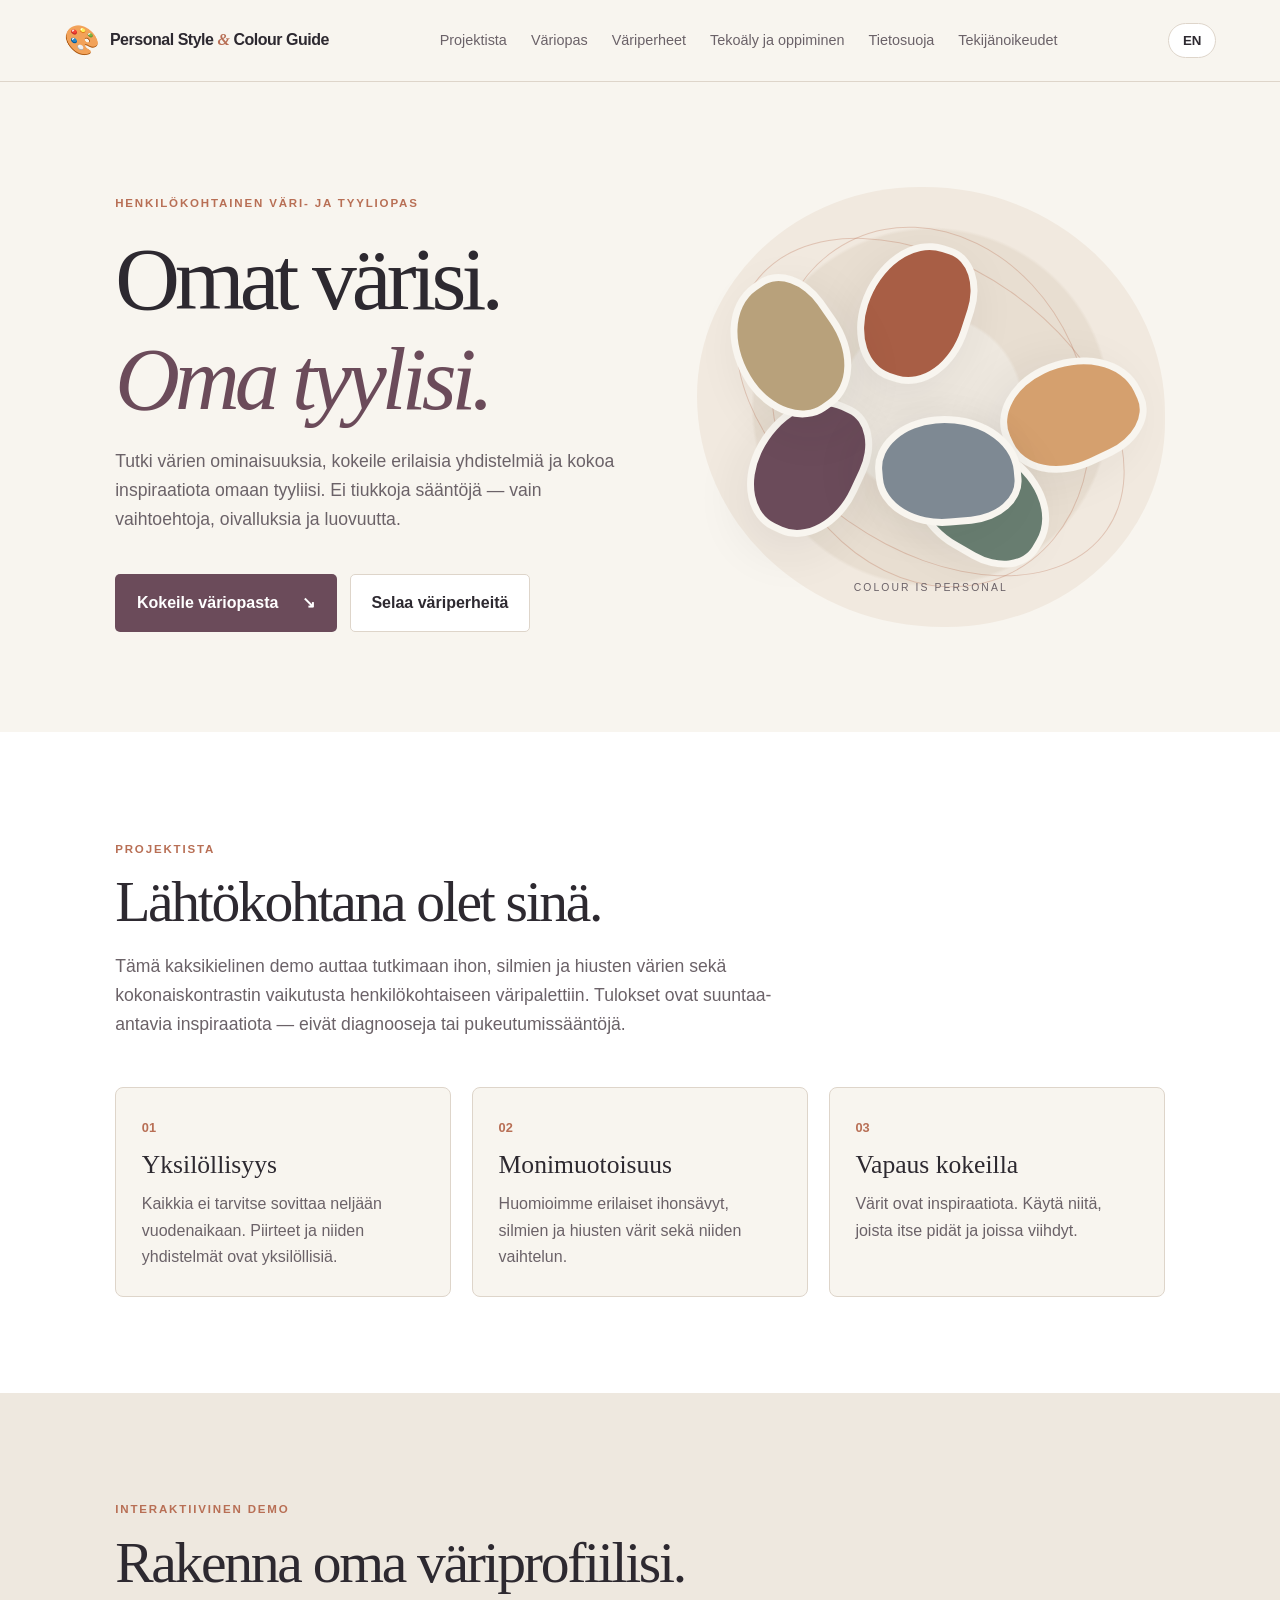
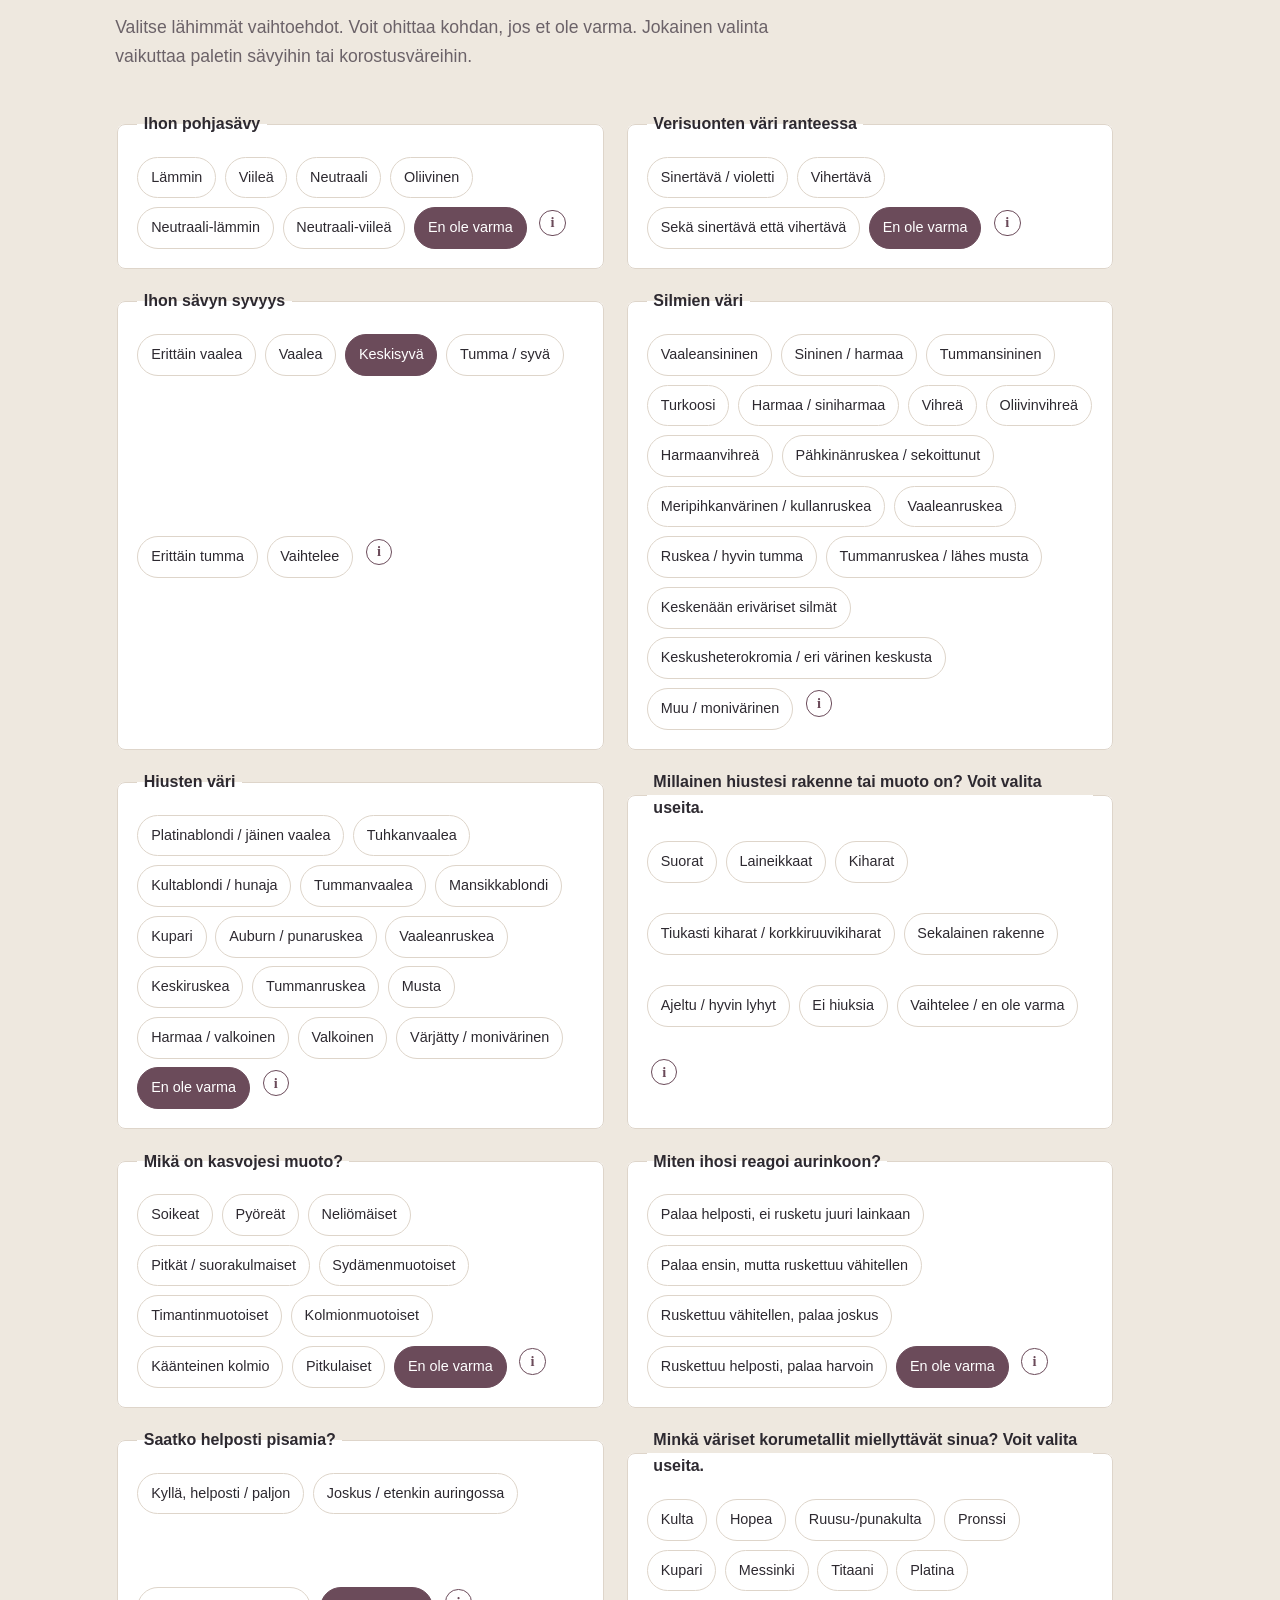
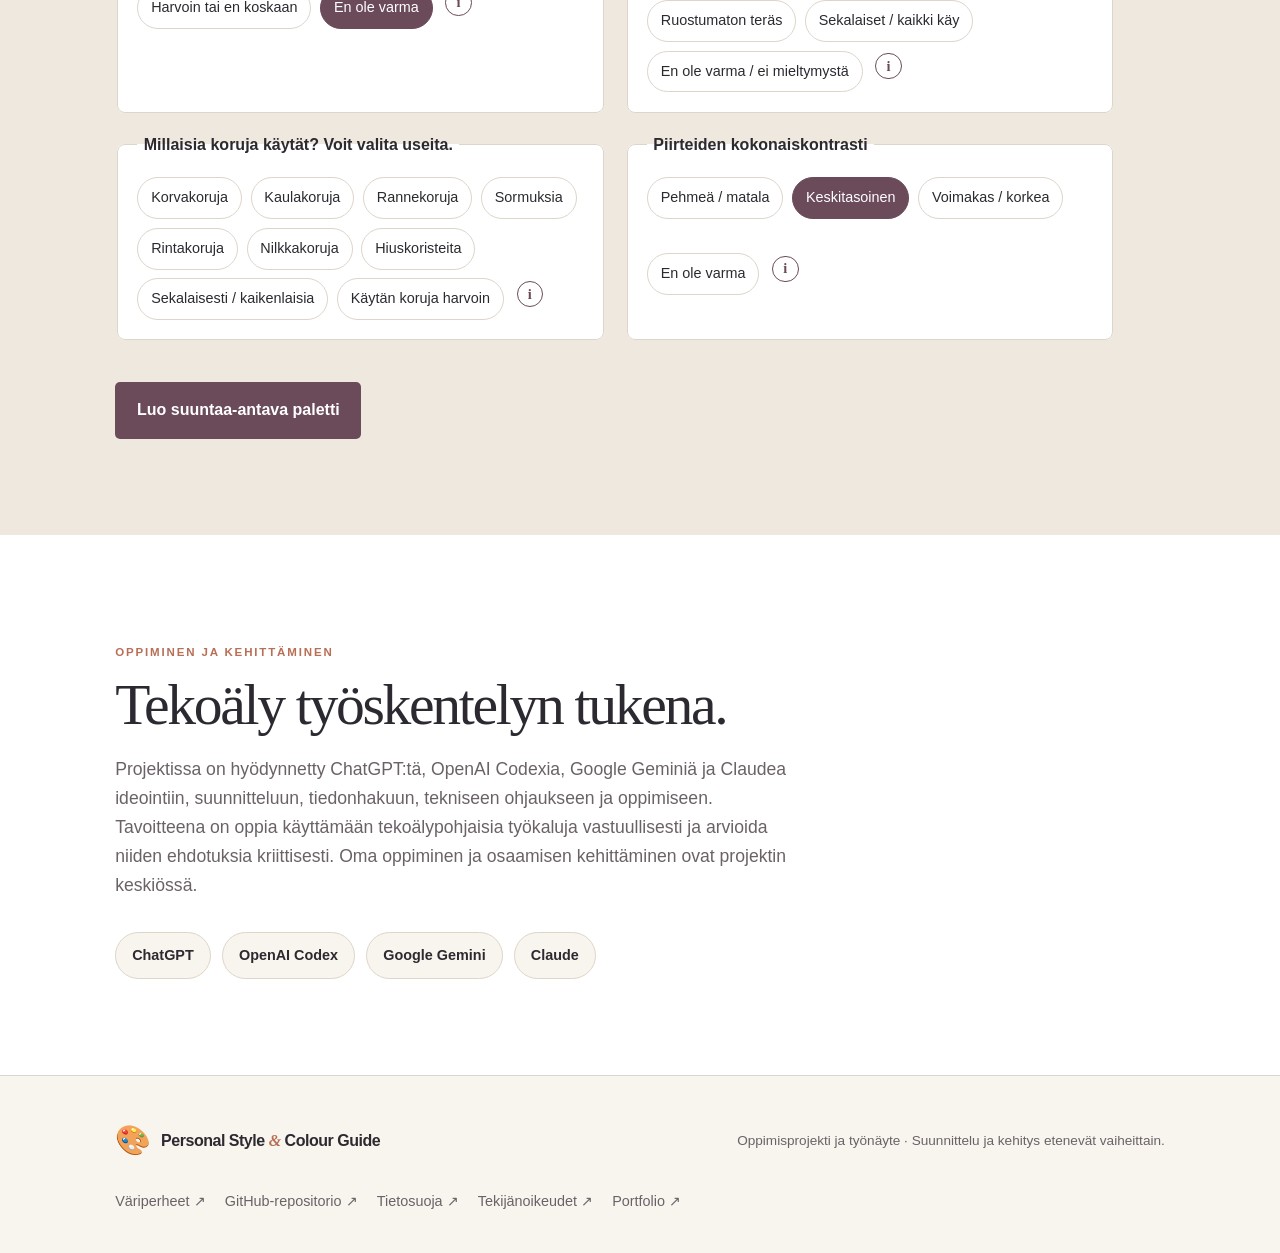
==== commit 1b7e2623: "Add privacy and copyright navigation tabs and footer links" ====
--- a/index.html
+++ b/index.html
@@ -23,6 +23,8 @@
       <a href="#guide" data-i18n="navGuide">Väriopas</a>
       <a href="colour-families.html" data-i18n="navFamilies">Väriperheet</a>
       <a href="#ai" data-i18n="navAI">Tekoäly ja oppiminen</a>
+      <a href="privacy.html" data-i18n="navPrivacy">Tietosuoja</a>
+      <a href="copyright.html" data-i18n="navCopyright">Tekijänoikeudet</a>
     </nav>
     <button class="language-toggle" id="language-toggle" type="button" aria-label="Switch language">EN</button>
   </header>
@@ -232,8 +234,8 @@
     <div class="footer-links">
       <a href="colour-families.html" data-i18n="footerFamilies">Väriperheet ↗</a>
       <a href="https://github.com/MarikaMatala/personal-style-colour-guide" target="_blank" rel="noopener noreferrer" data-i18n="repoLink">GitHub-repositorio ↗</a>
-      <a href="https://github.com/MarikaMatala/personal-style-colour-guide/blob/main/PRIVACY.md" target="_blank" rel="noopener noreferrer" data-i18n="footerPrivacy">Tietosuoja ↗</a>
-      <a href="https://github.com/MarikaMatala/personal-style-colour-guide/blob/main/COPYRIGHT.md" target="_blank" rel="noopener noreferrer" data-i18n="footerCopyright">Tekijänoikeudet ↗</a>
+      <a href="privacy.html" target="_blank" rel="noopener noreferrer" data-i18n="footerPrivacy">Tietosuoja ↗</a>
+      <a href="copyright.html" target="_blank" rel="noopener noreferrer" data-i18n="footerCopyright">Tekijänoikeudet ↗</a>
       <a href="https://marikamatala.github.io/" target="_blank" rel="noopener noreferrer" data-i18n="portfolioLink">Portfolio ↗</a>
     </div>
   </footer>
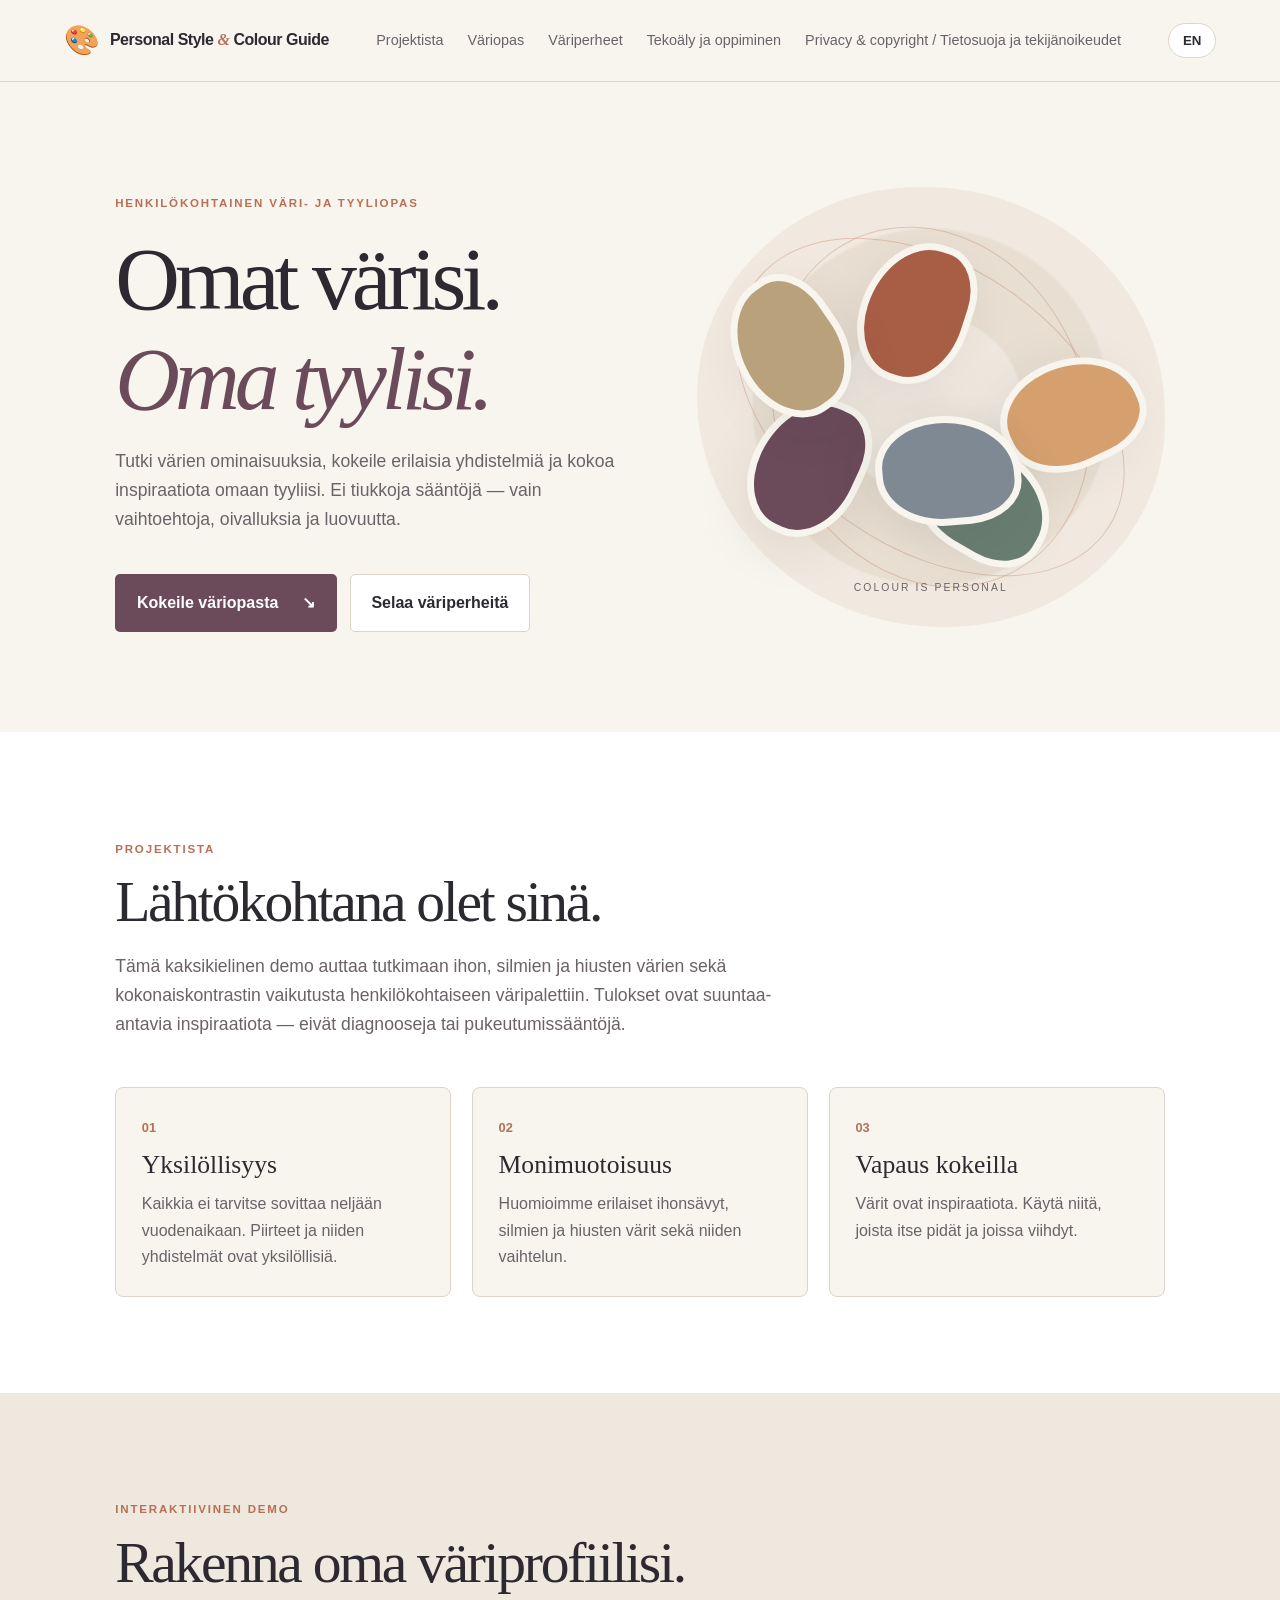
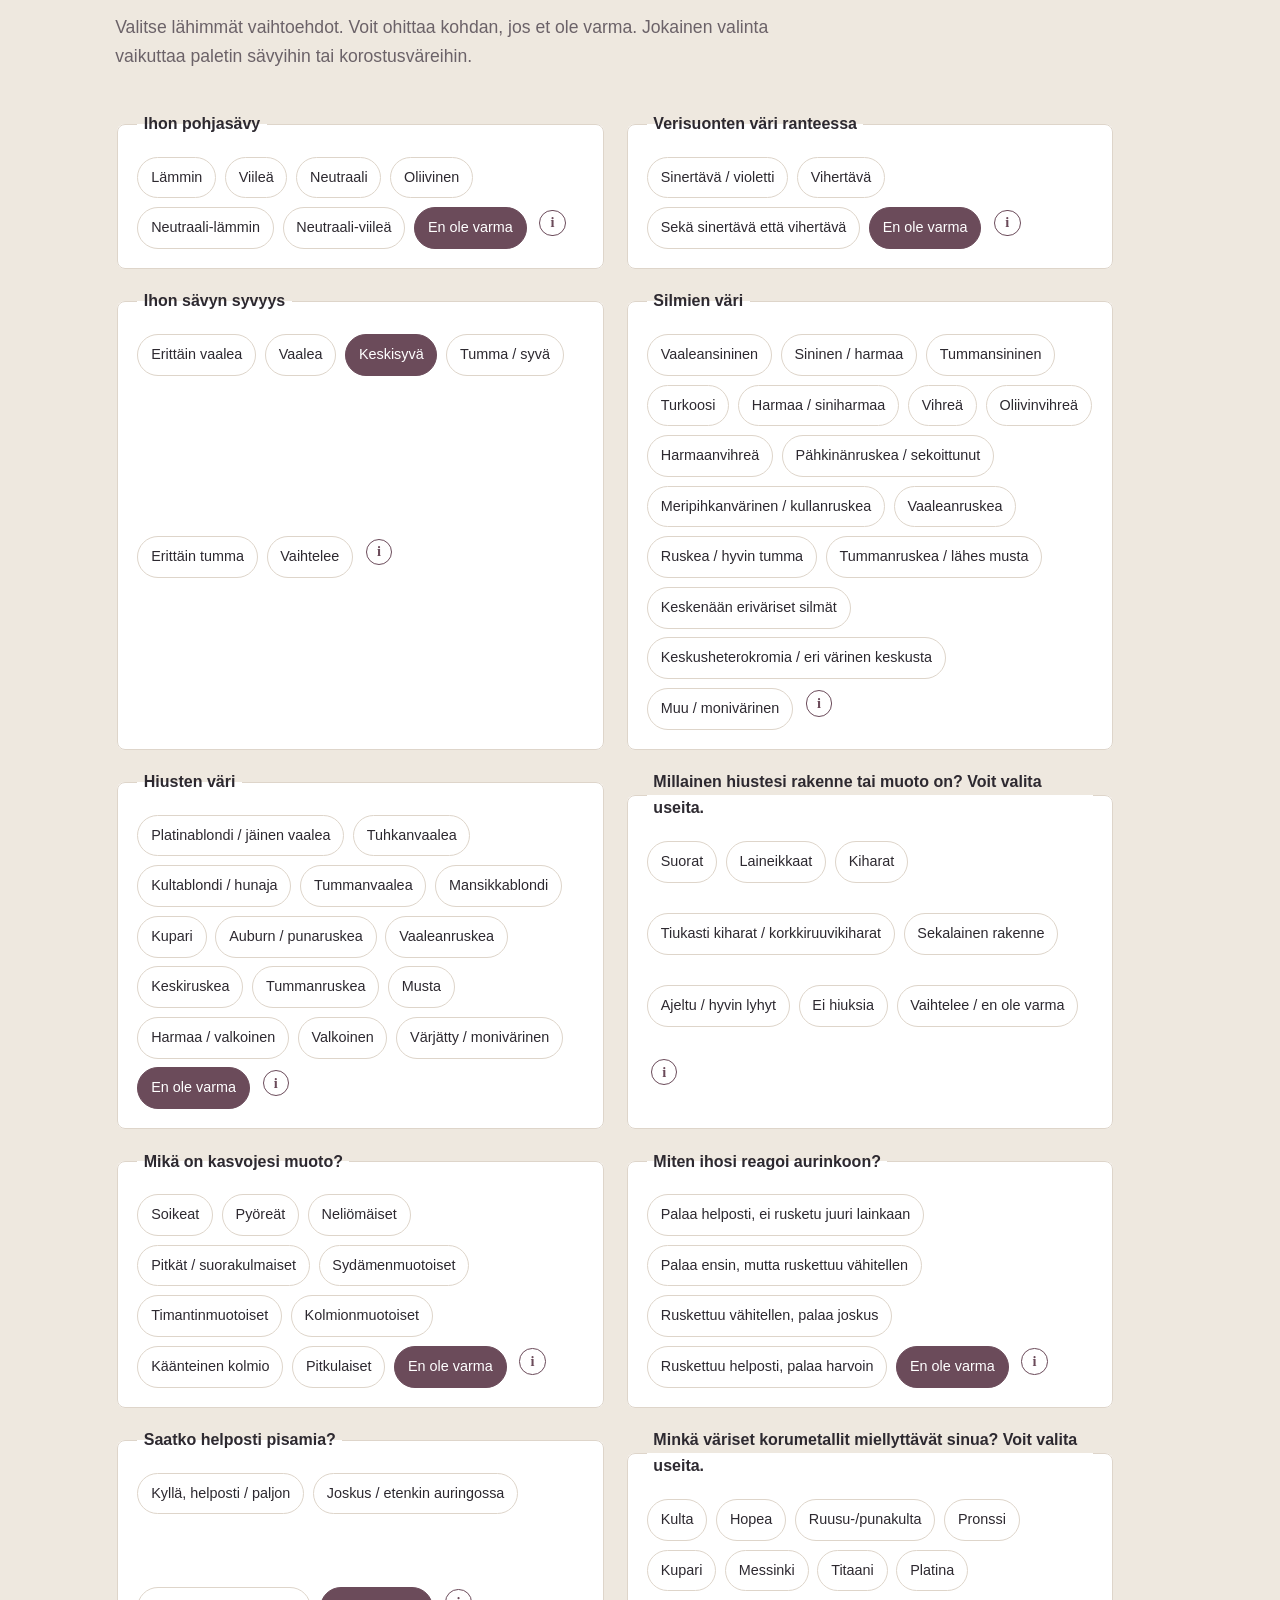
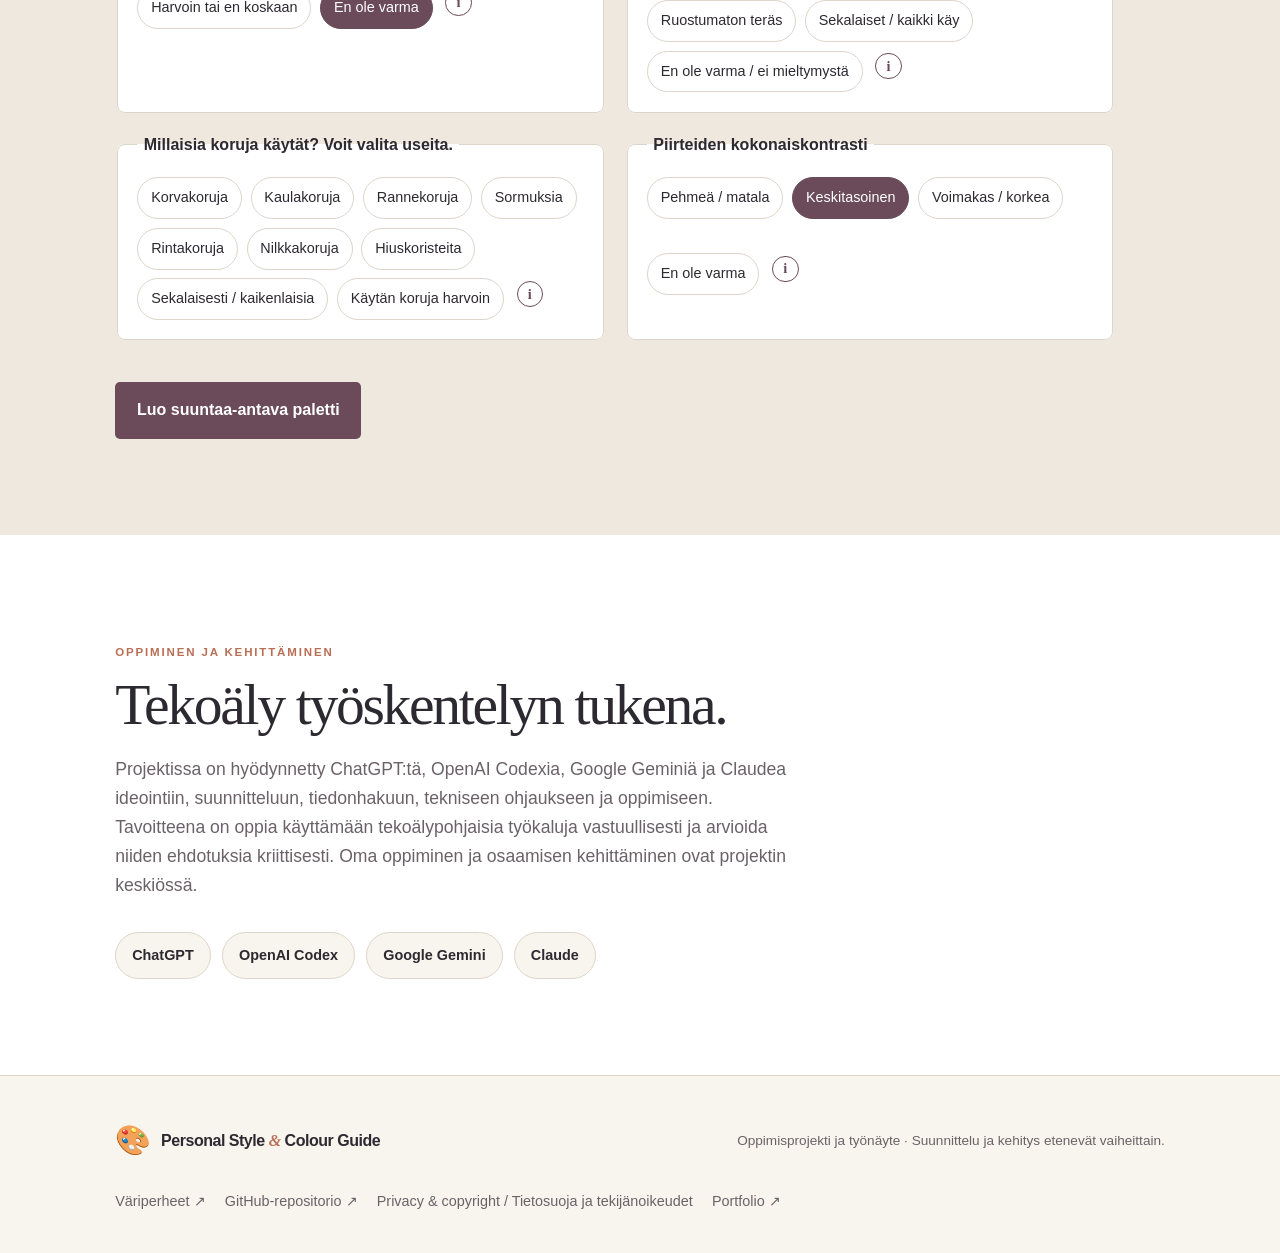
==== commit 07f6caf7: "Link to combined privacy and copyright page" ====
--- a/index.html
+++ b/index.html
@@ -23,8 +23,7 @@
       <a href="#guide" data-i18n="navGuide">Väriopas</a>
       <a href="colour-families.html" data-i18n="navFamilies">Väriperheet</a>
       <a href="#ai" data-i18n="navAI">Tekoäly ja oppiminen</a>
-      <a href="privacy.html" data-i18n="navPrivacy">Tietosuoja</a>
-      <a href="copyright.html" data-i18n="navCopyright">Tekijänoikeudet</a>
+      <a href="legal.html">Privacy &amp; copyright / Tietosuoja ja tekijänoikeudet</a>
     </nav>
     <button class="language-toggle" id="language-toggle" type="button" aria-label="Switch language">EN</button>
   </header>
@@ -234,8 +233,7 @@
     <div class="footer-links">
       <a href="colour-families.html" data-i18n="footerFamilies">Väriperheet ↗</a>
       <a href="https://github.com/MarikaMatala/personal-style-colour-guide" target="_blank" rel="noopener noreferrer" data-i18n="repoLink">GitHub-repositorio ↗</a>
-      <a href="privacy.html" target="_blank" rel="noopener noreferrer" data-i18n="footerPrivacy">Tietosuoja ↗</a>
-      <a href="copyright.html" target="_blank" rel="noopener noreferrer" data-i18n="footerCopyright">Tekijänoikeudet ↗</a>
+      <a href="legal.html">Privacy &amp; copyright / Tietosuoja ja tekijänoikeudet</a>
       <a href="https://marikamatala.github.io/" target="_blank" rel="noopener noreferrer" data-i18n="portfolioLink">Portfolio ↗</a>
     </div>
   </footer>
